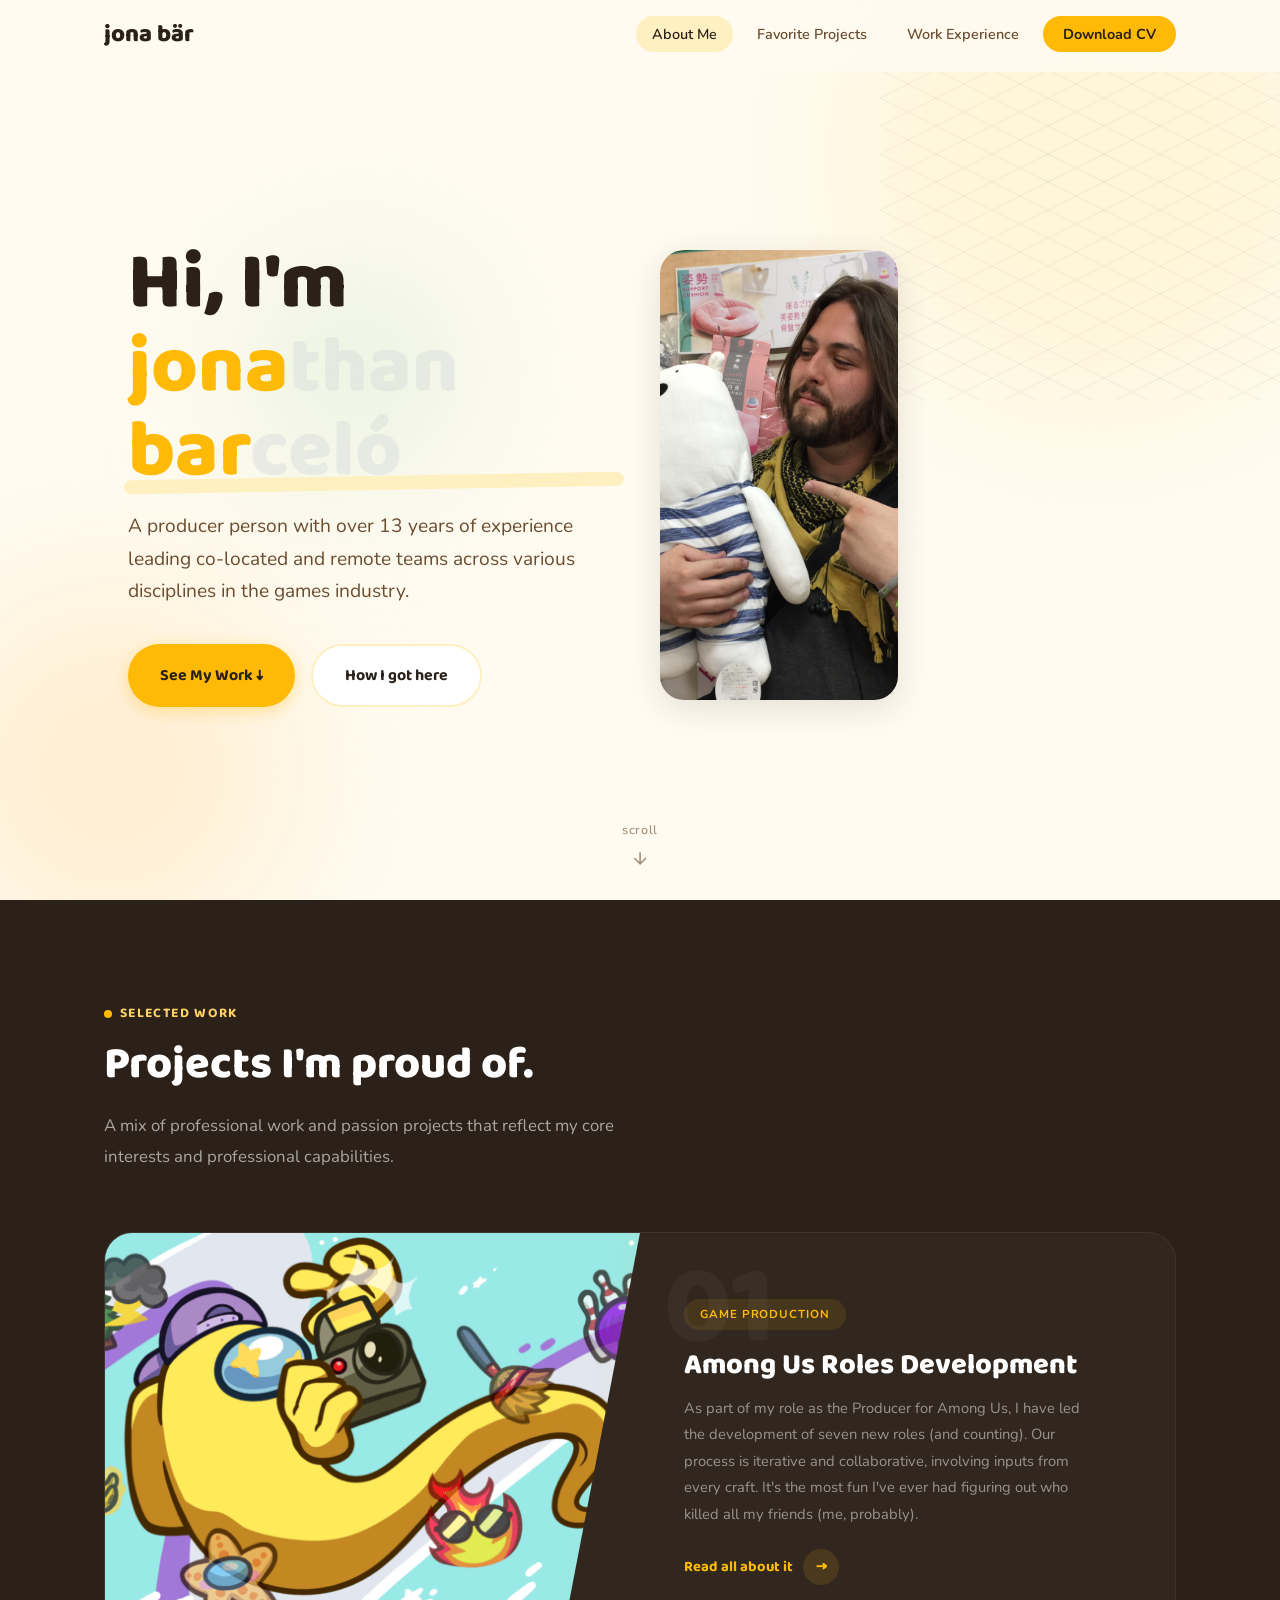
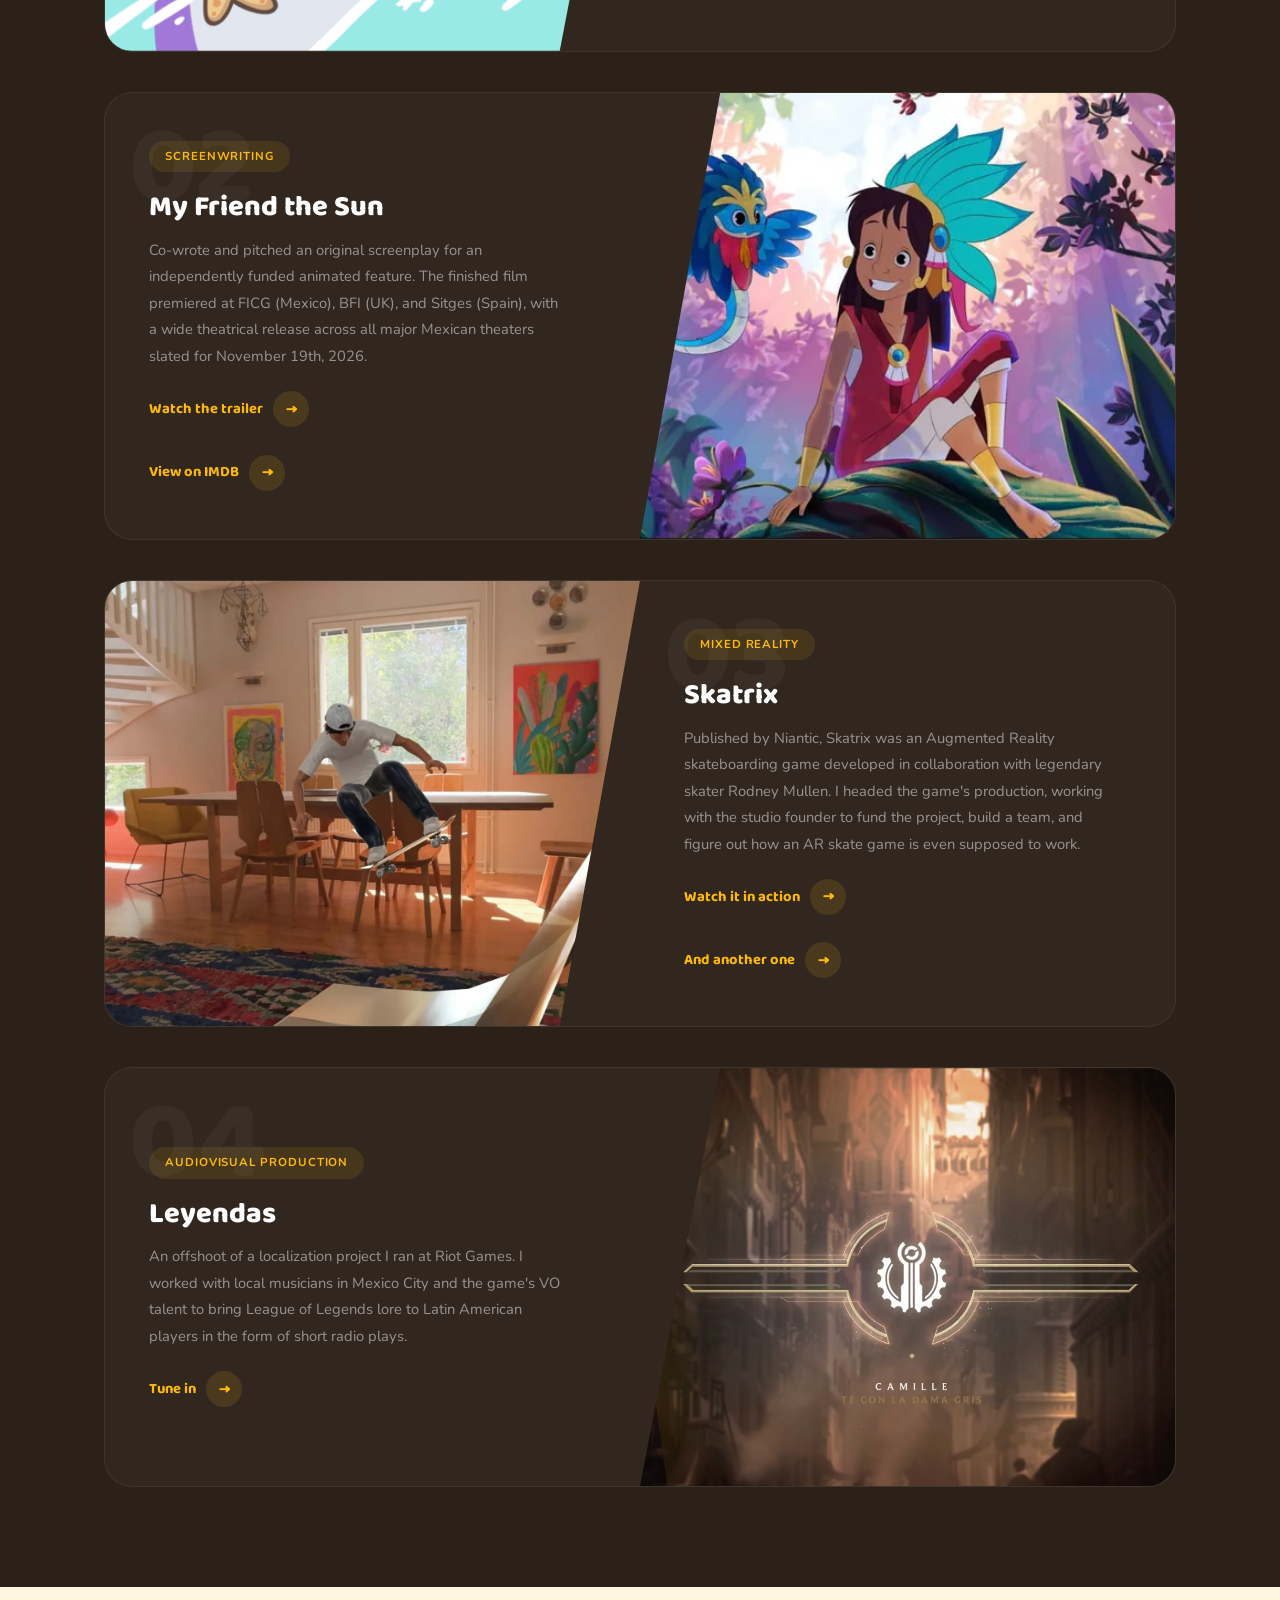
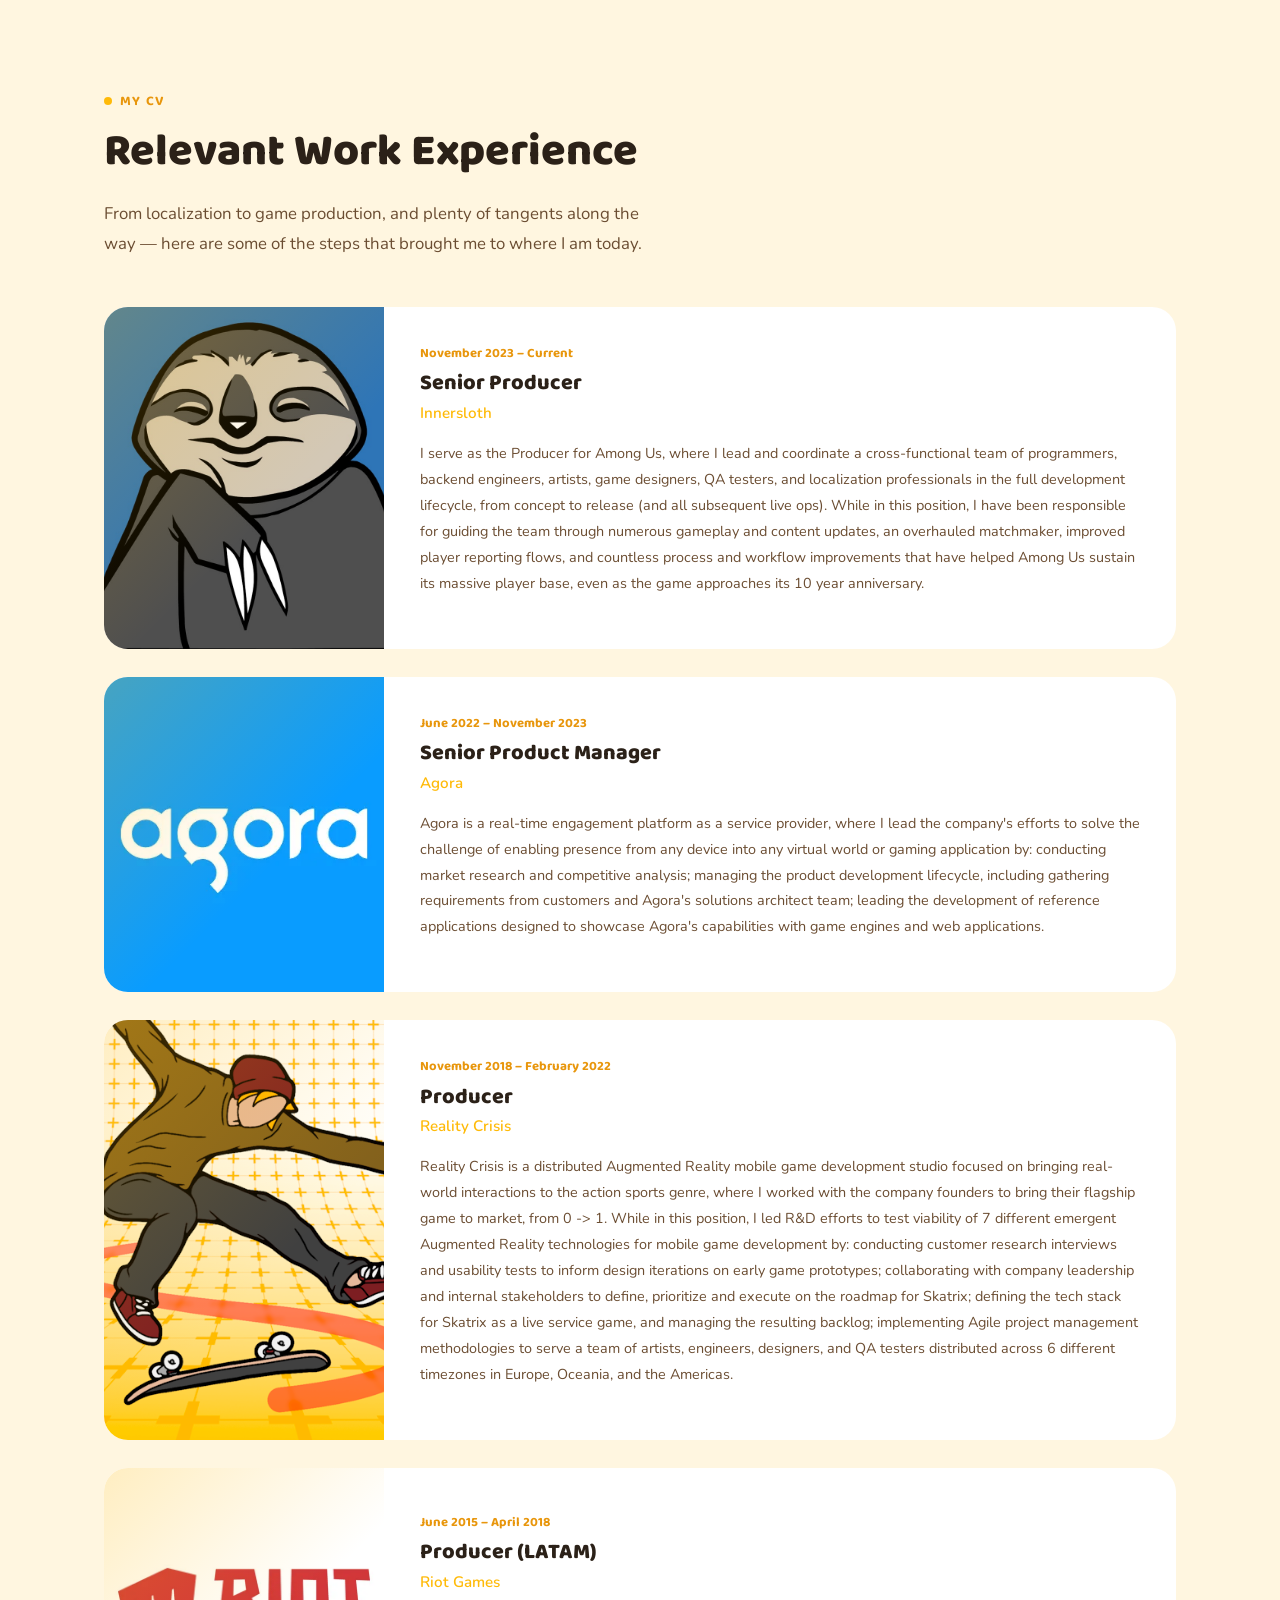
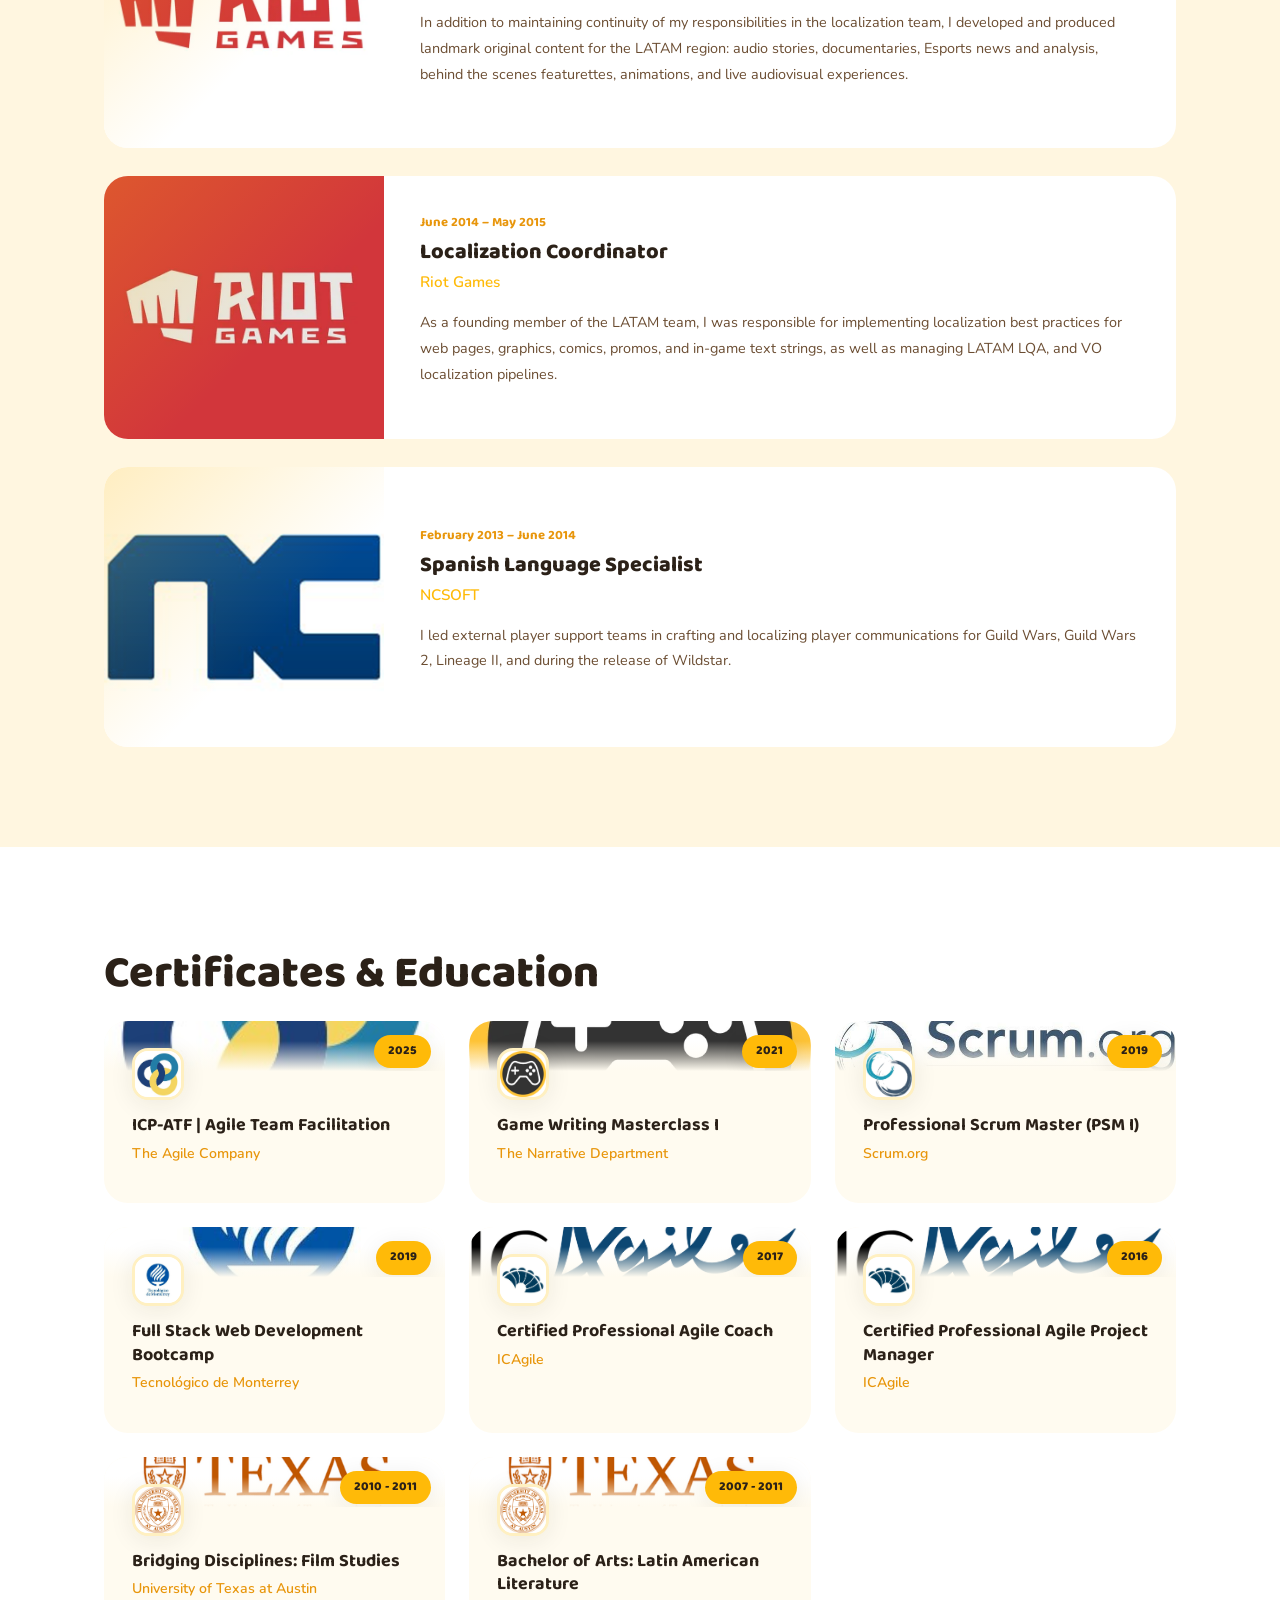
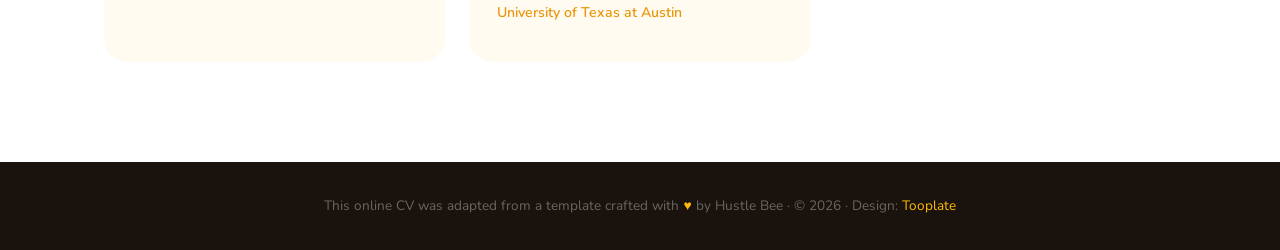
==== index.html @ 8a0e6563 "Update index.html" ====
<!DOCTYPE html>

<html lang="en">
<head>
  <meta charset="UTF-8">
  <meta name="viewport" content="width=device-width, initial-scale=1.0">
  <meta name="description" content="Jonathan Barceló Iñiguez - Game Producer and Storyteller">
  <meta name="author" content="Jonathan Barceló Iñiguez">
  <meta name="theme-color" content="#FFBA08">
  <link rel="icon" href="data:image/svg+xml,<svg xmlns='http://www.w3.org/2000/svg' viewBox='0 0 100 100'><text y='.9em' font-size='90'>🐝</text></svg>">
  <title>jona.bär</title>
  <link rel="preconnect" href="https://fonts.googleapis.com">
  <link rel="preconnect" href="https://fonts.gstatic.com" crossorigin>
  <link href="https://fonts.googleapis.com/css2?family=Baloo+2:wght@400;500;600;700;800&family=Nunito:wght@400;500;600;700&display=swap" rel="stylesheet">
    <link rel="stylesheet" href="style.css">
</head>
<body>

  <!-- NAV -->
  <nav class="nav" id="nav">
    <div class="nav-inner">
      <a href="#about" class="nav-logo">jona bär</a>
      <ul class="nav-links" id="navLinks">
        <li><a href="#about">About Me</a></li>
        <!-- <li><a href="#skills">Skills</a></li> -->
        <li><a href="#projects">Favorite Projects</a></li>
        <li><a href="#experience">Work Experience</a></li>
        <li><a href="JonathanBarceloCV.pdf" class="nav-cta">Download CV</a></li>
      </ul>
      <button class="nav-toggle" id="navToggle" aria-label="Menu"><span></span></button>
    </div>
  </nav>

  <!-- HERO -->
  <section class="hero" id="about">
    <div class="hero-bg">
      <div class="hero-blob hero-blob-1"></div>
      <div class="hero-blob hero-blob-2"></div>
      <div class="hero-blob hero-blob-3"></div>
      <div class="hero-honeycomb"></div>
    </div>
    <div class="container hero-content">
      <div class="hero-text">
        <h2 class="hero-name">Hi, I'm<br><span class="highlight">jona<span style="opacity: 0.5; color: #d9dddc;">than</span> bar<span style="opacity: 0.5; color: #d9dddc;">celó</span></h2>
        <p class="hero-tagline">A producer person with over 13 years of experience leading co-located and remote teams across various disciplines in the games industry.</p>
        <div class="hero-actions">
          <a href="#projects" class="btn btn-primary">See My Work ↓</a>
          <a href="#experience" class="btn btn-secondary">How I got here</a>
        </div>
      </div>
      <div class="hero-visual">
        <div class="hero-img-card">
          <img src="images/profile.JPG" alt="profile">
        </div>
      </div>
    </div>
    <div class="scroll-hint">scroll<svg viewBox="0 0 24 24" fill="none" stroke="currentColor" stroke-width="2"><path d="M12 5v14M19 12l-7 7-7-7"/></svg></div>
  </section>

  <!-- PROJECTS — DIAGONAL SPLIT -->
  <section class="projects" id="projects">
    <div class="container">
      <div class="reveal">
        <span class="section-label"><span class="dot"></span> Selected Work</span>
        <h2 class="section-title">Projects I'm proud of.</h2>
        <p class="section-desc">A mix of professional work and passion projects that reflect my core interests and professional capabilities.</p>
      </div>

      <div class="projects-list">
        <!-- Card 1 — image left, info right -->
        <div class="project-card reveal">
          <div class="project-card-img">
            <img src="images/influencer.png" alt="Influencer">
          </div>
          <div class="project-info">
            <span class="project-number">01</span>
            <span class="project-tag">Game Production</span>
            <h3 class="project-title">Among Us Roles Development</h3>
            <p class="project-desc">As part of my role as the Producer for Among Us, I have led the development of seven new roles (and counting). Our process is iterative and collaborative, involving inputs from every craft. It's the most fun I've ever had figuring out who killed all my friends (me, probably).</p>
            <a href="https://www.innersloth.com/new-ghost-crewmate-role-the-influencer-emergency-meeting-44/" class="project-link">Read all about it <span class="project-link-arrow">→</span></a>
          </div>
        </div>

        <!-- Card 2 — image right, info left (auto-reversed) -->
        <div class="project-card reveal">
          <div class="project-card-img">
            <img src="images/my-friend-the-sun-poster.png" alt="My Friend the Sun">
          </div>
          <div class="project-info">
            <span class="project-number">02</span>
            <span class="project-tag">Screenwriting</span>
            <h3 class="project-title">My Friend the Sun</h3>
            <p class="project-desc">Co-wrote and pitched an original screenplay for an independently funded animated feature. The finished film premiered at <a href="https://ficg.mx/en/ficg41-revela-los-filmes-seleccionados-en-la-seccion-largometraje-internacional-de-animacion/" target="_blank">FICG (Mexico)</a>, <a href="https://whatson.bfi.org.uk/lff/Online/default.asp?BOparam%3A%3AWScontent%3A%3AloadArticle%3A%3Apermalink=animation" target="_blank">BFI (UK)</a>, and <a href="https://sitgesfilmfestival.com/en/noticies/illusions-take-over-cinema-through-animat-and-sitges-family" target="_blank">Sitges (Spain)</a>, with a wide theatrical release across all major Mexican theaters slated for November 19th, 2026.</p>
            <a href="https://www.youtube.com/watch?v=SweKB_izMR0" target="_blank" class="project-link">Watch the trailer <span class="project-link-arrow">→</span></a><br>
            <a href="https://www.imdb.com/title/tt22393352/?ref_=fn_t_1" target="_blank" class="project-link">View on IMDB <span class="project-link-arrow">→</span></a>
          </div>
        </div>

        <!-- Card 3 — image left -->
        <div class="project-card reveal">
          <div class="project-card-img">
            <img src="images/skatrix.png" alt="Skatrix">
          </div>
          <div class="project-info">
            <span class="project-number">03</span>
            <span class="project-tag">Mixed Reality</span>
            <h3 class="project-title">Skatrix</h3>
            <p class="project-desc">Published by Niantic, Skatrix was an Augmented Reality skateboarding game developed in collaboration with legendary skater Rodney Mullen. I headed the game's production, working with the studio founder to fund the project, build a team, and figure out how an AR skate game is even supposed to work.</p>
            <a href="https://www.tiktok.com/@sk8reeves/video/7295039915979492654" target="_blank" class="project-link">Watch it in action <span class="project-link-arrow">→</span></a><br>
            <a href="https://x.com/LinusEkenstam/status/1753402163588432108" target="_blank" class="project-link">And another one <span class="project-link-arrow">→</span></a>
          </div>
        </div>

        <!-- Card 4 — image right -->
        <div class="project-card reveal">
          <div class="project-card-img">
            <img src="images/leyendas-camille.png" alt="Leyendas">
          </div>
          <div class="project-info">
            <span class="project-number">04</span>
            <span class="project-tag">Audiovisual Production</span>
            <h3 class="project-title">Leyendas</h3>
            <p class="project-desc">An offshoot of a localization project I ran at Riot Games. I worked with local musicians in Mexico City and the game's VO talent to bring League of Legends lore to Latin American players in the form of short radio plays.</p>
            <a href="https://www.youtube.com/watch?v=eNoda2gcmSQ&list=PLDSXILfy4BHFZr7q_S8JvyLmshJIanviT&index=5" target="_blank" class="project-link">Tune in <span class="project-link-arrow">→</span></a>
          </div>
        </div>
      </div>
    </div>
  </section>

  <!-- EXPERIENCE — CARDS WITH IMAGES + MARQUEE -->
  <section class="experience" id="experience">
    <div class="container">
      <div class="reveal">
        <span class="section-label"><span class="dot"></span> My CV</span>
        <h2 class="section-title">Relevant Work Experience</h2>
        <p class="section-desc">From localization to game production, and plenty of tangents along the way — here are some of the steps that brought me to where I am today.</p>
        <div class="exp-marquee">
          <div class="exp-marquee-track"></div>
      </div>
      <div class="exp-grid">
        <div class="exp-card reveal">
          <div class="exp-card-img">
            <img src="images/innersloth.jpg" alt="Creative workspace">
          </div>
          <div class="exp-card-body">
            <span class="exp-card-period">November 2023 – Current</span>
            <h3 class="exp-card-role">Senior Producer</h3>
            <p class="exp-card-company">Innersloth</p>
            <p class="exp-card-desc">I serve as the Producer for Among Us, where I lead and coordinate a cross-functional team of programmers, backend engineers, artists, game designers, QA testers, and localization professionals in the full development lifecycle, from concept to release (and all subsequent live ops). While in this position, I have been responsible for guiding the team through numerous gameplay and content updates, an overhauled matchmaker, improved player reporting flows, and countless process and workflow improvements that have helped Among Us sustain its massive player base, even as the game approaches its 10 year anniversary. </p>
          </div>
        </div>
        <div class="exp-card reveal reveal-delay-1">
          <div class="exp-card-img">
            <img src="images/agora.webp" alt="Digital agency">
          </div>
          <div class="exp-card-body">
            <span class="exp-card-period">June 2022 – November 2023</span>
            <h3 class="exp-card-role">Senior Product Manager</h3>
            <p class="exp-card-company">Agora</p>
            <p class="exp-card-desc">Agora is a real-time engagement platform as a service provider, where I lead the company's efforts to solve the challenge of enabling presence from any device into any virtual world or gaming application by: conducting market research and competitive analysis; managing the product development lifecycle, including gathering requirements from customers and Agora's solutions architect team; leading the development of reference applications designed to showcase Agora's capabilities with game engines and web applications.
              </p>
          </div>
        </div>
        <div class="exp-card reveal reveal-delay-2">
          <div class="exp-card-img">
            <img src="images/reality-crisis.png" alt="Creative studio">
          </div>
          <div class="exp-card-body">
            <span class="exp-card-period">November 2018 – February 2022</span>
            <h3 class="exp-card-role">Producer</h3>
            <p class="exp-card-company">Reality Crisis</p>
            <p class="exp-card-desc">Reality Crisis is a distributed Augmented Reality mobile game development studio focused on bringing real-world interactions to the action sports genre, where I worked with the company founders to bring their flagship game to market, from 0 -> 1. While in this position, I led R&D efforts to test viability of 7 different emergent Augmented Reality technologies for mobile game development by: conducting customer research interviews and usability tests to inform design iterations on early game prototypes; collaborating with company leadership and internal stakeholders to define, prioritize and execute on the roadmap for Skatrix; defining the tech stack for Skatrix as a live service game, and managing the resulting backlog; implementing Agile project management methodologies to serve a team of artists, engineers, designers, and QA testers distributed across 6 different timezones in Europe, Oceania, and the Americas.
              </p>
          </div>
        </div>
        <div class="exp-card reveal reveal-delay-2">
          <div class="exp-card-img">
            <img src="images/riot2.webp" alt="Creative studio">
          </div>
          <div class="exp-card-body">
            <span class="exp-card-period">June 2015 – April 2018</span>
            <h3 class="exp-card-role">Producer (LATAM)</h3>
            <p class="exp-card-company">Riot Games</p>
            <p class="exp-card-desc">In addition to maintaining continuity of my responsibilities in the localization team, I developed and produced landmark original content for the LATAM region: audio stories, documentaries, Esports news and analysis, behind the scenes featurettes, animations, and live audiovisual experiences.
              </p>
          </div>
        </div>
        <div class="exp-card reveal reveal-delay-2">
            <div class="exp-card-img">
              <img src="images/riot1.webp" alt="Creative studio">
            </div>
            <div class="exp-card-body">
              <span class="exp-card-period">June 2014 – May 2015</span>
              <h3 class="exp-card-role">Localization Coordinator</h3>
              <p class="exp-card-company">Riot Games</p>
              <p class="exp-card-desc">As a founding member of the LATAM team, I was responsible for implementing localization best practices for web pages, graphics, comics, promos, and in-game text strings, as well as managing LATAM LQA, and VO localization pipelines.
              </p>
            </div>
          </div>
          <div class="exp-card reveal reveal-delay-2">
              <div class="exp-card-img">
                <img src="images/nc-soft.png" alt="Creative studio">
              </div>
              <div class="exp-card-body">
                <span class="exp-card-period">February 2013 – June 2014</span>
                <h3 class="exp-card-role">Spanish Language Specialist</h3>
                <p class="exp-card-company">NCSOFT</p>
                <p class="exp-card-desc">I led external player support teams in crafting and localizing player communications for Guild Wars, Guild Wars 2, Lineage II, and during the release of Wildstar.
                </p>
              </div>
            </div>
      </div>
    </div>
  </section>

 <!-- EDUCATION — VISUAL CARDS -->
 <section class="education" id="education">
    <div class="container">
      <div class="reveal">
        <h2 class="section-title">Certificates & Education</h2>
      </div>
      <div class="edu-cards">
        <div class="edu-card reveal">
          <div class="edu-card-img">
            <img src="images/the-agile-company-logo.jpg"alt="The Agile Company">
            <span class="edu-card-year">2025</span>
          </div>
          <div class="edu-card-body">
            <div class="edu-card-icon"><img src="images/the-agile-company-logo.jpg" alt="icon"></div>
            <h3 class="edu-card-title">ICP-ATF | Agile Team Facilitation</h3>
            <p class="edu-card-place">The Agile Company</p>
          </div>
        </div>
        <div class="edu-card reveal reveal-delay-1">
          <div class="edu-card-img">
            <img src="images/the-narrative-department.webp" alt="The Narrative Department">
            <span class="edu-card-year">2021</span>
          </div>
          <div class="edu-card-body">
            <div class="edu-card-icon"><img src="images/the-narrative-department.webp" alt="icon"></div>
            <h3 class="edu-card-title">Game Writing Masterclass I</h3>
            <p class="edu-card-place">The Narrative Department</p>
          </div>
        </div>
        <div class="edu-card reveal reveal-delay-2">
          <div class="edu-card-img">
            <img src="images/scrum-org-logo.jpeg" alt="Scrum.org">
            <span class="edu-card-year">2019</span>
          </div>
          <div class="edu-card-body">
            <div class="edu-card-icon"><img src="images/scrum-org-icon.jpeg" alt="icon"></div>
            <h3 class="edu-card-title">Professional Scrum Master (PSM I)</h3>
            <p class="edu-card-place">Scrum.org</p>
          </div>
        </div>
        <div class="edu-card reveal reveal-delay-2">
          <div class="edu-card-img">
            <img src="images/tec-monterrey.jpeg" alt="Tecnológico de Monterrey">
            <span class="edu-card-year">2019</span>
          </div>
          <div class="edu-card-body">
            <div class="edu-card-icon"><img src="images/tec-monterrey.jpeg" alt="icon"></div>
            <h3 class="edu-card-title">Full Stack Web Development Bootcamp</h3>
            <p class="edu-card-place">Tecnológico de Monterrey</p>
          </div>
        </div>
        <div class="edu-card reveal reveal-delay-2">
          <div class="edu-card-img">
            <img src="images/ica-logo.jpg" alt="ICAgile">
            <span class="edu-card-year">2017</span>
          </div>
          <div class="edu-card-body">
            <div class="edu-card-icon"><img src="images/ica-icon.jpeg" alt="icon"></div>
            <h3 class="edu-card-title">Certified Professional Agile Coach</h3>
            <p class="edu-card-place">ICAgile</p>
          </div>
        </div>
        <div class="edu-card reveal reveal-delay-2">
          <div class="edu-card-img">
            <img src="images/ica-logo.jpg" alt="ICAgile">
            <span class="edu-card-year">2016</span>
          </div>
          <div class="edu-card-body">
            <div class="edu-card-icon"><img src="images/ica-icon.jpeg" alt="icon"></div>
            <h3 class="edu-card-title">Certified Professional Agile Project Manager</h3>
            <p class="edu-card-place">ICAgile</p>
          </div>
        </div>
        <div class="edu-card reveal reveal-delay-2">
          <div class="edu-card-img">
            <img src="images/ut-logo.png" alt="University of Texas">
            <span class="edu-card-year">2010 - 2011</span>
          </div>
          <div class="edu-card-body">
            <div class="edu-card-icon"><img src="images/ut-icon.png" alt="icon"></div>
            <h3 class="edu-card-title">Bridging Disciplines: Film Studies</h3>
            <p class="edu-card-place">University of Texas at Austin</p>
          </div>
        </div>
        <div class="edu-card reveal reveal-delay-2">
          <div class="edu-card-img">
            <img src="images/ut-logo.png" alt="University of Texas">
            <span class="edu-card-year">2007 - 2011</span>
          </div>
          <div class="edu-card-body">
            <div class="edu-card-icon"><img src="images/ut-icon.png" alt="icon"></div>
            <h3 class="edu-card-title">Bachelor of Arts: Latin American Literature</h3>
            <p class="edu-card-place">University of Texas at Austin</p>
          </div>
        </div>
      </div>
    </div>
  </section>

  
  <!-- FOOTER -->
  <footer class="footer">
    <div class="container">
      <p class="footer-text">This online CV was adapted from a template crafted with <span>♥</span> by Hustle Bee · © 2026 · Design: <a href="https://www.tooplate.com" target="_blank" rel="noopener" style="color: var(--honey); text-decoration: none;">Tooplate</a></p>
    </div>
  </footer>
    <script src="logic.js"></script>
</body>
</html>
---- style.css ----
*, *::before, *::after { margin: 0; padding: 0; box-sizing: border-box; }

:root {
  --honey: #FFBA08;
  --honey-light: #FFD166;
  --honey-glow: #FFF0C1;
  --amber: #E8960C;
  --cream: #FFFBF0;
  --cream-alt: #FFF6E0;
  --dark: #2B2118;
  --dark-soft: #4A3728;
  --brown: #6B4D32;
  --coral: #FF6B6B;
  --mint: #4ECDC4;
  --lavender: #A78BFA;
  --peach: #FBBF7C;
  --white: #FFFFFF;
  --shadow-soft: 0 4px 24px rgba(43, 33, 24, 0.08);
  --shadow-medium: 0 8px 32px rgba(43, 33, 24, 0.12);
  --shadow-lift: 0 16px 48px rgba(43, 33, 24, 0.18);
  --radius: 20px;
  --radius-sm: 12px;
  --radius-full: 999px;
  --font-display: 'Baloo 2', cursive;
  --font-body: 'Nunito', sans-serif;
  --bounce: cubic-bezier(0.34, 1.56, 0.64, 1);
  --ease-out: cubic-bezier(0.16, 1, 0.3, 1);
}

html { scroll-behavior: smooth; scroll-padding-top: 80px; }

body {
  font-family: var(--font-body);
  color: var(--dark);
  background: var(--cream);
  line-height: 1.7;
  font-size: 16px;
  overflow-x: hidden;
  -webkit-font-smoothing: antialiased;
}

img { max-width: 100%; display: block; }
a { text-decoration: none; color: inherit; }
button { cursor: pointer; border: none; font-family: inherit; }
.container { max-width: 1120px; margin: 0 auto; padding: 0 24px; }

.section-label {
  display: inline-flex;
  align-items: center;
  gap: 8px;
  font-family: var(--font-display);
  font-size: 0.85rem;
  font-weight: 700;
  text-transform: uppercase;
  letter-spacing: 0.1em;
  color: var(--amber);
  margin-bottom: 12px;
}
.section-label .dot {
  width: 8px; height: 8px;
  background: var(--honey);
  border-radius: 50%;
  display: inline-block;
  animation: pulse-dot 2s ease infinite;
}
.section-title {
  font-family: var(--font-display);
  font-size: clamp(2rem, 5vw, 2.8rem);
  font-weight: 800;
  color: var(--dark);
  line-height: 1.2;
  margin-bottom: 20px;
}
.section-desc {
  font-size: 1.05rem;
  color: var(--brown);
  max-width: 560px;
  line-height: 1.8;
}

/* ===== SCROLL REVEAL ===== */
.reveal {
  opacity: 0;
  transform: translateY(40px);
  transition: opacity 0.7s var(--ease-out), transform 0.7s var(--ease-out);
}
.reveal.visible { opacity: 1; transform: translateY(0); }
.reveal-delay-1 { transition-delay: 0.1s; }
.reveal-delay-2 { transition-delay: 0.2s; }
.reveal-delay-3 { transition-delay: 0.3s; }
.reveal-scale {
  opacity: 0;
  transform: scale(0.92);
  transition: opacity 0.6s var(--ease-out), transform 0.6s var(--ease-out);
}
.reveal-scale.visible { opacity: 1; transform: scale(1); }

/* ===== ANIMATIONS ===== */
@keyframes float {
  0%, 100% { transform: translateY(0) rotate(0deg); }
  50% { transform: translateY(-12px) rotate(2deg); }
}
@keyframes float-alt {
  0%, 100% { transform: translateY(0); }
  50% { transform: translateY(-8px) rotate(-3deg); }
}
@keyframes wiggle {
  0%, 100% { transform: rotate(0deg); }
  25% { transform: rotate(3deg); }
  75% { transform: rotate(-3deg); }
}
@keyframes pulse-dot {
  0%, 100% { transform: scale(1); opacity: 1; }
  50% { transform: scale(1.5); opacity: 0.6; }
}
@keyframes bee-fly {
  0% { transform: translate(0, 0) rotate(5deg); }
  25% { transform: translate(15px, -10px) rotate(-3deg); }
  50% { transform: translate(-5px, -18px) rotate(5deg); }
  75% { transform: translate(10px, -6px) rotate(-2deg); }
  100% { transform: translate(0, 0) rotate(5deg); }
}
@keyframes stripe-move {
  0% { background-position: 0 0; }
  100% { background-position: 40px 0; }
}
@keyframes hero-text-in {
  0% { opacity: 0; transform: translateY(30px) scale(0.96); }
  100% { opacity: 1; transform: translateY(0) scale(1); }
}
@keyframes marquee {
  0% { transform: translateX(0); }
  100% { transform: translateX(-50%); }
}

/* ===== NAV ===== */
.nav {
  position: fixed;
  top: 0; left: 0; right: 0;
  z-index: 1000;
  background: rgba(255, 251, 240, 0.85);
  backdrop-filter: blur(16px);
  -webkit-backdrop-filter: blur(16px);
  border-bottom: 2px solid transparent;
  transition: border-color 0.3s, box-shadow 0.3s;
}
.nav.scrolled {
  border-bottom-color: var(--honey-glow);
  box-shadow: 0 2px 20px rgba(255, 186, 8, 0.1);
}
.nav-inner {
  max-width: 1120px; margin: 0 auto; padding: 0 24px;
  display: flex; align-items: center; justify-content: space-between; height: 70px;
}
.nav-logo {
  font-family: var(--font-display); font-size: 1.5rem; font-weight: 800;
  color: var(--dark); display: flex; align-items: center; gap: 8px;
}
.nav-logo .bee-icon { font-size: 1.6rem; animation: bee-fly 4s ease-in-out infinite; display: inline-block; }
.nav-links { display: flex; align-items: center; gap: 8px; list-style: none; }
.nav-links a {
  font-family: var(--font-body); font-size: 0.9rem; font-weight: 600;
  color: var(--brown); padding: 8px 16px; border-radius: var(--radius-full);
  transition: all 0.3s var(--bounce);
}
.nav-links a:hover { color: var(--dark); background: var(--honey-glow); transform: scale(1.05); }
.nav-cta { background: var(--honey) !important; color: var(--dark) !important; font-weight: 700 !important; padding: 8px 20px !important; }
.nav-cta:hover { background: var(--amber) !important; transform: scale(1.08) !important; }
.nav-toggle {
  display: none; background: none; width: 44px; height: 44px;
  border-radius: 12px; align-items: center; justify-content: center; transition: background 0.2s;
  z-index: 1001;
}
.nav-toggle:hover { background: var(--honey-glow); }
.nav-toggle span {
  display: block; width: 22px; height: 2.5px; background: var(--dark);
  border-radius: 2px; transition: all 0.3s var(--bounce); position: relative;
}
.nav-toggle span::before, .nav-toggle span::after {
  content: ''; position: absolute; width: 22px; height: 2.5px;
  background: var(--dark); border-radius: 2px; transition: all 0.3s var(--bounce);
}
.nav-toggle span::before { top: -7px; }
.nav-toggle span::after { top: 7px; }
.nav-toggle.active span { background: transparent; }
.nav-toggle.active span::before { top: 0; transform: rotate(45deg); }
.nav-toggle.active span::after { top: 0; transform: rotate(-45deg); }

/* ===== HERO ===== */
.hero {
  min-height: 100vh; display: flex; align-items: center; 
  position: relative; overflow: hidden; background: var(--cream);
}
.hero-bg { position: absolute; inset: 0; pointer-events: none; overflow: hidden; }
.hero-blob { position: absolute; border-radius: 50%; filter: blur(80px); opacity: 0.5; }
.hero-blob-1 { width: 500px; height: 500px; background: var(--honey-glow); top: -10%; right: -5%; animation: float 8s ease-in-out infinite; }
.hero-blob-2 { width: 350px; height: 350px; background: #FFE0B2; bottom: -5%; left: -5%; animation: float-alt 10s ease-in-out infinite; }
.hero-blob-3 { width: 200px; height: 200px; background: #C8E6C9; top: 30%; left: 20%; animation: float 12s ease-in-out infinite; }
.hero-honeycomb {
  position: absolute; top: 0; right: 0; width: 400px; height: 400px; opacity: 0.06;
  background-image: url("data:image/svg+xml,%3Csvg xmlns='http://www.w3.org/2000/svg' width='56' height='28'%3E%3Cpath d='M28 0L56 14 28 28 0 14z' fill='none' stroke='%232B2118' stroke-width='1'/%3E%3C/svg%3E");
  background-size: 56px 28px;
}
.hero-content {
  position: relative; z-index: 2; padding: 110px 0 60px; width: 100%;
  display: grid; grid-template-columns: 1fr 1fr; gap: 40px; align-items: center;
  margin-left: 10%; margin-right: 10%;
}
.hero-text { }
.hero-badge {
  display: inline-flex; align-items: center; gap: 8px; background: var(--white);
  border: 2px solid var(--honey-glow); border-radius: var(--radius-full);
  padding: 8px 20px; font-size: 0.85rem; font-weight: 600; color: var(--amber);
  margin-bottom: 28px; animation: hero-text-in 0.8s var(--ease-out) both; animation-delay: 0.2s;
}
.hero-badge .status-dot { width: 8px; height: 8px; background: #4ADE80; border-radius: 50%; animation: pulse-dot 2s ease infinite; }
.hero-name {
  font-family: var(--font-display); font-size: clamp(2.8rem, 7vw, 5rem); font-weight: 800;
  line-height: 1.05; color: var(--dark); margin-bottom: 16px;
  animation: hero-text-in 0.8s var(--ease-out) both; animation-delay: 0.35s;
}
.hero-name .highlight { color: var(--honey); position: relative; display: inline-block; }
.hero-name .highlight::after {
  content: ''; position: absolute; bottom: 4px; left: -4px; right: -4px;
  height: 14px; background: var(--honey-glow); border-radius: 8px; z-index: -1; transform: rotate(-1deg);
}
.hero-tagline {
  font-size: clamp(1rem, 2vw, 1.2rem); color: var(--brown); max-width: 460px;
  line-height: 1.7; margin-bottom: 36px; animation: hero-text-in 0.8s var(--ease-out) both; animation-delay: 0.5s;
}
.hero-actions { display: flex; flex-wrap: wrap; gap: 16px; animation: hero-text-in 0.8s var(--ease-out) both; animation-delay: 0.65s; }
.btn {
  display: inline-flex; align-items: center; gap: 8px; font-family: var(--font-display);
  font-size: 1rem; font-weight: 700; padding: 16px 32px; border-radius: var(--radius-full);
  transition: all 0.35s var(--bounce);
}
.btn-primary { background: var(--honey); color: var(--dark); box-shadow: 0 4px 16px rgba(255, 186, 8, 0.35); }
.btn-primary:hover { background: var(--amber); transform: translateY(-3px) scale(1.04); box-shadow: 0 8px 28px rgba(255, 186, 8, 0.45); }
.btn-secondary { background: var(--white); color: var(--dark); border: 2px solid var(--honey-glow); }
.btn-secondary:hover { border-color: var(--honey); transform: translateY(-3px) scale(1.04); box-shadow: var(--shadow-soft); }

/* Hero visual — image collage right side */
.hero-visual {
  position: relative;
  display: grid;
  grid-template-columns: 1fr 1fr;
  grid-template-rows: 1fr 1fr;
  gap: 16px;
  height: 450px;
  animation: hero-text-in 1s var(--ease-out) both;
  animation-delay: 0.5s;
}
.hero-img-card {
  border-radius: 20px;
  overflow: hidden;
  position: relative;
  box-shadow: var(--shadow-medium);
  transition: transform 0.5s var(--bounce), box-shadow 0.4s;
}
.hero-img-card:hover {
  transform: translateY(-6px) scale(1.02);
  box-shadow: var(--shadow-lift);
  z-index: 3;
}
.hero-img-card img {
  width: 100%; height: 100%; object-fit: cover;
  transition: transform 0.6s var(--ease-out);
}
.hero-img-card:hover img { transform: scale(1.08); }
/* Layout: first card tall spanning 2 rows */
.hero-img-card:nth-child(1) {
  grid-row: 1 / 3;
  border-radius: 24px;
}
.hero-img-card:nth-child(2) { border-radius: 20px; }
.hero-img-card:nth-child(3) { border-radius: 20px; }
/* Floating sticker on collage */
.hero-visual-sticker {
  position: absolute;
  bottom: -12px; left: 50%;
  transform: translateX(-50%) rotate(-4deg);
  background: var(--honey);
  color: var(--dark);
  font-family: var(--font-display);
  font-weight: 800;
  font-size: 0.82rem;
  padding: 10px 20px;
  border-radius: var(--radius-full);
  box-shadow: var(--shadow-medium);
  z-index: 5;
  white-space: nowrap;
  animation: wiggle 5s ease-in-out infinite;
}
.hero-floating-bee {
  position: absolute; right: -20px; top: -20px; font-size: 2.8rem;
  animation: bee-fly 5s ease-in-out infinite; z-index: 4;
  filter: drop-shadow(0 6px 16px rgba(0,0,0,0.1));
}

.scroll-hint {
  position: absolute; bottom: 32px; left: 50%; transform: translateX(-50%);
  display: flex; flex-direction: column; align-items: center; gap: 8px;
  color: var(--brown); font-size: 0.78rem; font-weight: 600; letter-spacing: 0.05em;
  opacity: 0.6; animation: float 3s ease-in-out infinite;
}
.scroll-hint svg { width: 20px; height: 20px; }

/* ===== ABOUT ===== */
.about { padding: 100px 0; background: var(--white); position: relative; }
.about::before {
  content: ''; position: absolute; top: 0; left: 0; right: 0; height: 6px;
  background: repeating-linear-gradient(90deg, var(--honey) 0, var(--honey) 20px, var(--dark) 20px, var(--dark) 40px);
  animation: stripe-move 1.5s linear infinite;
}
.about-grid { display: grid; grid-template-columns: 300px 1fr; gap: 60px; align-items: center; }
.about-photo-wrap { position: relative; }
.about-photo { width: 300px; height: 380px; border-radius: 30px; overflow: hidden; box-shadow: var(--shadow-medium); }
.about-photo img { width: 100%; height: 100%; object-fit: cover; }
.about-photo-decor {
  position: absolute; width: 80px; height: 80px; border-radius: 20px;
  border: 4px solid var(--honey); top: -16px; right: -16px; z-index: -1;
  animation: wiggle 4s ease-in-out infinite;
}
.about-photo-sticker {
  position: absolute; bottom: -14px; left: -14px; background: var(--honey); color: var(--dark);
  font-family: var(--font-display); font-weight: 800; font-size: 0.82rem;
  padding: 10px 18px; border-radius: var(--radius-full); box-shadow: var(--shadow-soft);
  transform: rotate(-6deg); z-index: 3; animation: wiggle 5s ease-in-out infinite;
}
.about-text p { font-size: 1.05rem; color: var(--brown); line-height: 1.9; margin-bottom: 24px; }
.about-stats { display: flex; gap: 32px; }
.stat-item { text-align: center; padding: 20px 24px; background: var(--cream); border-radius: var(--radius); transition: transform 0.3s var(--bounce); }
.stat-item:hover { transform: translateY(-4px) scale(1.03); }
.stat-number { font-family: var(--font-display); font-size: 2rem; font-weight: 800; color: var(--honey); display: block; }
.stat-label { font-size: 0.82rem; font-weight: 600; color: var(--brown); text-transform: uppercase; letter-spacing: 0.05em; }

/* ===== SKILLS — BENTO GRID ===== */
.skills { padding: 100px 0; background: var(--cream); }
.skills-header { margin-bottom: 50px; }
.skills-bento {
  display: grid;
  grid-template-columns: repeat(4, 1fr);
  grid-auto-rows: 180px;
  gap: 18px;
}
.skill-bento-card {
  border-radius: var(--radius); overflow: hidden; position: relative;
  cursor: default; transition: transform 0.45s var(--bounce), box-shadow 0.4s;
}
.skill-bento-card:hover { transform: translateY(-6px) scale(1.02); box-shadow: var(--shadow-lift); z-index: 2; }
.skill-bento-card.span-2 { grid-column: span 2; }
.skill-bento-card.tall { grid-row: span 2; }
.skill-bento-img { width: 100%; height: 100%; object-fit: cover; transition: transform 0.6s var(--ease-out); }
.skill-bento-card:hover .skill-bento-img { transform: scale(1.1); }
.skill-bento-overlay {
  position: absolute; inset: 0;
  background: linear-gradient(to top, rgba(43,33,24,0.88) 0%, rgba(43,33,24,0.2) 50%, transparent 100%);
  display: flex; flex-direction: column; justify-content: flex-end; padding: 24px; transition: background 0.3s;
}
.skill-bento-card:hover .skill-bento-overlay {
  background: linear-gradient(to top, rgba(43,33,24,0.92) 0%, rgba(43,33,24,0.35) 60%, rgba(43,33,24,0.1) 100%);
}
.skill-bento-name { font-family: var(--font-display); font-size: 1.2rem; font-weight: 800; color: var(--white); margin-bottom: 4px; }
.skill-bento-desc {
  font-size: 0.8rem; color: rgba(255,255,255,0.6); line-height: 1.5;
  max-height: 0; overflow: hidden; transition: max-height 0.4s var(--ease-out), opacity 0.3s; opacity: 0;
}
.skill-bento-card:hover .skill-bento-desc { max-height: 60px; opacity: 1; }
.skill-bento-level {
  position: absolute; top: 16px; right: 16px; background: var(--honey); color: var(--dark);
  font-family: var(--font-display); font-size: 0.75rem; font-weight: 800;
  padding: 5px 12px; border-radius: var(--radius-full);
  opacity: 0; transform: translateY(-8px); transition: all 0.35s var(--bounce);
}
.skill-bento-card:hover .skill-bento-level { opacity: 1; transform: translateY(0); }

/* ===== PROJECTS — DIAGONAL SPLIT ===== */
.projects {
  padding: 100px 0;
  background: var(--dark);
  color: var(--white);
  position: relative;
  overflow: hidden;
}
.projects .section-label { color: var(--honey-light); }
.projects .section-title { color: var(--white); }
.projects .section-desc { color: rgba(255,255,255,0.6); }

.projects-list {
  display: flex;
  flex-direction: column;
  gap: 40px;
  margin-top: 60px;
}

/* Each project row */
.project-card {
  position: relative;
  display: grid;
  grid-template-columns: 1fr 1fr;
  min-height: 420px;
  border-radius: 28px;
  overflow: hidden;
  background: rgba(255,255,255,0.03);
  border: 1px solid rgba(255,255,255,0.06);
  transition: transform 0.5s var(--bounce), box-shadow 0.5s;
}
.project-card:hover {
  transform: translateY(-6px);
  box-shadow: 0 24px 70px rgba(0,0,0,0.35), 0 0 0 1px rgba(255,186,8,0.15);
}

/* Reverse every other card */
.project-card:nth-child(even) { direction: rtl; }
.project-card:nth-child(even) > * { direction: ltr; }

/* Image side with diagonal clip */
.project-card-img {
  position: relative;
  overflow: hidden;
  clip-path: polygon(0 0, 100% 0, 85% 100%, 0 100%);
  transition: clip-path 0.5s var(--ease-out);
}
.project-card:hover .project-card-img {
  clip-path: polygon(0 0, 100% 0, 88% 100%, 0 100%);
}
.project-card:nth-child(even) .project-card-img {
  clip-path: polygon(15% 0, 100% 0, 100% 100%, 0 100%);
}
.project-card:nth-child(even):hover .project-card-img {
  clip-path: polygon(12% 0, 100% 0, 100% 100%, 0 100%);
}
.project-card-img img {
  width: 100%;
  height: 100%;
  object-fit: cover;
  transition: transform 0.7s var(--ease-out);
}
.project-card:hover .project-card-img img {
  transform: scale(1.06);
}

/* Diagonal edge accent line */
.project-card-img::after {
  content: '';
  position: absolute;
  top: 0;
  right: -2px;
  width: 60px;
  height: 100%;
  background: linear-gradient(to right, transparent, rgba(255,186,8,0.08));
  transform: skewX(-8deg);
  pointer-events: none;
  transition: background 0.4s;
}
.project-card:hover .project-card-img::after {
  background: linear-gradient(to right, transparent, rgba(255,186,8,0.18));
}
.project-card:nth-child(even) .project-card-img::after {
  right: auto;
  left: -2px;
  background: linear-gradient(to left, transparent, rgba(255,186,8,0.08));
  transform: skewX(8deg);
}
.project-card:nth-child(even):hover .project-card-img::after {
  background: linear-gradient(to left, transparent, rgba(255,186,8,0.18));
}

/* Number watermark */
.project-number {
  position: absolute;
  top: 20px;
  left: 24px;
  font-family: var(--font-display);
  font-size: 7rem;
  font-weight: 800;
  color: rgba(255,255,255,0.04);
  line-height: 1;
  z-index: 2;
  transition: color 0.5s;
}
.project-card:hover .project-number {
  color: rgba(255,186,8,0.08);
}

/* Info side */
.project-info {
  display: flex;
  flex-direction: column;
  justify-content: center;
  padding: 48px 44px;
  position: relative;
  z-index: 3;
}
.project-tag {
  display: inline-flex;
  align-self: flex-start;
  font-size: 0.72rem;
  font-weight: 700;
  text-transform: uppercase;
  letter-spacing: 0.08em;
  color: var(--honey);
  background: rgba(255, 186, 8, 0.1);
  padding: 6px 16px;
  border-radius: var(--radius-full);
  margin-bottom: 18px;
}
.project-title {
  font-family: var(--font-display);
  font-size: clamp(1.4rem, 3vw, 1.8rem);
  font-weight: 800;
  color: var(--white);
  margin-bottom: 12px;
  line-height: 1.2;
}
.project-desc {
  font-size: 0.92rem;
  color: rgba(255,255,255,0.5);
  line-height: 1.8;
  margin-bottom: 22px;
  max-width: 420px;
}

/* Tech stack pills */
.project-stack {
  display: flex;
  flex-wrap: wrap;
  gap: 8px;
  margin-bottom: 24px;
}
.project-stack-pill {
  font-size: 0.72rem;
  font-weight: 700;
  padding: 5px 14px;
  border-radius: var(--radius-full);
  background: rgba(255,255,255,0.06);
  color: rgba(255,255,255,0.55);
  border: 1px solid rgba(255,255,255,0.08);
  transition: all 0.3s var(--bounce);
}
.project-stack-pill:hover {
  background: rgba(255,186,8,0.12);
  color: var(--honey);
  border-color: rgba(255,186,8,0.25);
  transform: translateY(-2px);
}

.project-link {
  font-family: var(--font-display);
  font-size: 0.92rem;
  font-weight: 700;
  color: var(--honey);
  display: inline-flex;
  align-items: center;
  align-self: flex-start;
  gap: 10px;
  transition: gap 0.3s var(--bounce), color 0.2s;
}
.project-link:hover { gap: 16px; color: var(--honey-light); }
.project-link-arrow {
  display: inline-flex;
  align-items: center;
  justify-content: center;
  width: 36px; height: 36px;
  background: rgba(255,186,8,0.12);
  border-radius: 50%;
  transition: background 0.3s, transform 0.3s var(--bounce);
  font-size: 1rem;
}
.project-link:hover .project-link-arrow {
  background: rgba(255,186,8,0.25);
  transform: scale(1.1);
}

/* ===== EDUCATION — VISUAL CARDS ===== */
.education { padding: 100px 0; background: var(--white); }
.edu-cards { display: grid; grid-template-columns: repeat(3, 1fr); gap: 24px; margin-top: 10px; }
.edu-card {
  border-radius: 24px; overflow: hidden; background: var(--cream);
  transition: transform 0.45s var(--bounce), box-shadow 0.4s; position: relative;
  -webkit-backface-visibility: hidden; backface-visibility: hidden;
}
.edu-card:hover { transform: translateY(-8px); box-shadow: var(--shadow-lift); }
.edu-card-img { height: 50px; overflow: hidden; position: relative; margin-bottom: -1px; }
.edu-card-img img { width: 100%; height: 100%; object-fit: cover; transition: transform 0.6s var(--ease-out); }
.edu-card:hover .edu-card-img img { transform: scale(1.08); }
.edu-card-img::after { content: ''; position: absolute; inset: 0; background: linear-gradient(to top, var(--cream) 0%, transparent 60%); }
.edu-card-year {
  position: absolute; top: 14px; right: 14px; background: var(--honey); color: var(--dark);
  font-family: var(--font-display); font-size: 0.78rem; font-weight: 800;
  padding: 6px 14px; border-radius: var(--radius-full); z-index: 2; box-shadow: var(--shadow-soft);
}
.edu-card-body { padding: 20px 28px 28px; }
.edu-card-icon {
  width: 52px; height: 52px; background: var(--white); border: 3px solid var(--honey-glow);
  border-radius: 16px; display: flex; align-items: center; justify-content: center;
  margin-top: -42px; position: relative; z-index: 3; margin-bottom: 14px;
  box-shadow: var(--shadow-soft); overflow: hidden;
}
.edu-card-icon img { width: 100%; height: 100%; object-fit: cover; }
.edu-card-title { font-family: var(--font-display); font-size: 1.12rem; font-weight: 700; color: var(--dark); margin-bottom: 4px; line-height: 1.3; }
.edu-card-place { font-size: 0.88rem; font-weight: 600; color: var(--amber); margin-bottom: 10px; }
.edu-card-desc { font-size: 0.85rem; color: var(--brown); line-height: 1.7; }

/* ===== EXPERIENCE — CARDS WITH IMAGES + MARQUEE ===== */
.experience { padding: 100px 0; background: var(--cream-alt); position: relative; overflow: hidden; }
.exp-marquee { margin-top: 10px; margin-bottom: 10px; overflow: hidden; position: relative; padding: 14px 0; }
.exp-marquee::before, .exp-marquee::after { content: ''; position: absolute; top: 0; bottom: 0; width: 80px; z-index: 2; }
.exp-marquee::before { left: 0; background: linear-gradient(to right, var(--cream-alt), transparent); }
.exp-marquee::after { right: 0; background: linear-gradient(to left, var(--cream-alt), transparent); }
.exp-marquee-track { display: flex; gap: 16px; width: max-content; animation: marquee 30s linear infinite; }
.exp-marquee-item {
  flex-shrink: 0; padding: 10px 24px; background: var(--white);
  border-radius: var(--radius-full); font-family: var(--font-display);
  font-size: 0.85rem; font-weight: 700; color: var(--brown);
  border: 2px solid var(--honey-glow); white-space: nowrap;
}
.exp-grid { display: grid; gap: 28px; }
.exp-card {
  display: grid; grid-template-columns: 280px 1fr; gap: 0; background: var(--white);
  border-radius: 24px; overflow: hidden; transition: transform 0.45s var(--bounce), box-shadow 0.4s;
}
.exp-card:hover { transform: translateY(-6px); box-shadow: var(--shadow-lift); }
.exp-card-img { position: relative; overflow: hidden; min-height: 260px; }
.exp-card-img img { width: 100%; height: 100%; object-fit: cover; transition: transform 0.6s var(--ease-out); }
.exp-card:hover .exp-card-img img { transform: scale(1.06); }
.exp-card-img::after { content: ''; position: absolute; inset: 0; background: linear-gradient(135deg, rgba(255,186,8,0.25), transparent 60%); }
.exp-card-duration {
  position: absolute; bottom: 14px; left: 14px; background: var(--dark); color: var(--honey);
  font-family: var(--font-display); font-size: 0.75rem; font-weight: 800;
  padding: 6px 14px; border-radius: var(--radius-full); z-index: 2;
}
.exp-card-body { padding: 36px; display: flex; flex-direction: column; justify-content: center; }
.exp-card-period { font-family: var(--font-display); font-size: 0.82rem; font-weight: 700; color: var(--amber); margin-bottom: 6px; }
.exp-card-role { font-family: var(--font-display); font-size: 1.35rem; font-weight: 800; color: var(--dark); margin-bottom: 4px; line-height: 1.2; }
.exp-card-company { font-size: 0.95rem; font-weight: 600; color: var(--honey); margin-bottom: 14px; }
.exp-card-desc { font-size: 0.9rem; color: var(--brown); line-height: 1.8; margin-bottom: 16px; }
.exp-tags { display: flex; flex-wrap: wrap; gap: 8px; }
.exp-tag {
  font-size: 0.75rem; font-weight: 700; padding: 5px 14px; border-radius: var(--radius-full);
  background: var(--cream); color: var(--brown); border: 1.5px solid var(--honey-glow);
  transition: all 0.25s var(--bounce);
}
.exp-tag:hover { background: var(--honey-glow); border-color: var(--honey); transform: scale(1.06); }

/* ===== CONTACT ===== */
.contact { padding: 100px 0; background: var(--dark); color: var(--white); position: relative; overflow: hidden; }
.contact::before {
  content: ''; position: absolute; top: 0; left: 0; right: 0; height: 6px;
  background: repeating-linear-gradient(90deg, var(--honey) 0, var(--honey) 20px, transparent 20px, transparent 40px);
}
.contact .section-label { color: var(--honey-light); }
.contact .section-title { color: var(--white); }
.contact .section-desc { color: rgba(255,255,255,0.6); max-width: 460px; margin-bottom: 40px; }
.contact-grid { display: grid; grid-template-columns: 1fr 1fr; gap: 60px; align-items: start; }
.contact-methods { display: flex; flex-direction: column; gap: 20px; }
.contact-method {
  display: flex; align-items: center; gap: 16px; padding: 20px 24px;
  background: rgba(255,255,255,0.06); border: 1px solid rgba(255,255,255,0.08);
  border-radius: var(--radius); transition: all 0.35s var(--bounce);
}
.contact-method:hover { border-color: var(--honey); transform: translateX(6px); background: rgba(255, 186, 8, 0.08); }
.contact-method-icon {
  width: 48px; height: 48px; background: rgba(255, 186, 8, 0.12);
  border-radius: 14px; display: flex; align-items: center; justify-content: center; flex-shrink: 0;
}
.contact-method-icon svg { width: 22px; height: 22px; fill: var(--honey); }
.contact-method-label { font-size: 0.78rem; font-weight: 600; color: rgba(255,255,255,0.4); text-transform: uppercase; letter-spacing: 0.06em; }
.contact-method-value { font-family: var(--font-display); font-size: 1rem; font-weight: 600; color: var(--white); }
.contact-form { display: flex; flex-direction: column; gap: 16px; }
.contact-form input, .contact-form textarea {
  width: 100%; padding: 16px 20px; background: rgba(255,255,255,0.06);
  border: 2px solid rgba(255,255,255,0.1); border-radius: var(--radius-sm);
  color: var(--white); font-family: var(--font-body); font-size: 0.95rem;
  transition: border-color 0.3s, box-shadow 0.3s; outline: none;
}
.contact-form input::placeholder, .contact-form textarea::placeholder { color: rgba(255,255,255,0.3); }
.contact-form input:focus, .contact-form textarea:focus { border-color: var(--honey); box-shadow: 0 0 0 4px rgba(255, 186, 8, 0.15); }
.contact-form textarea { min-height: 120px; resize: vertical; }
.btn-submit {
  align-self: flex-start; background: var(--honey); color: var(--dark);
  font-family: var(--font-display); font-size: 1rem; font-weight: 700;
  padding: 16px 36px; border-radius: var(--radius-full); transition: all 0.35s var(--bounce);
}
.btn-submit:hover { background: var(--amber); transform: translateY(-3px) scale(1.04); box-shadow: 0 8px 28px rgba(255, 186, 8, 0.35); }

/* ===== FOOTER ===== */
.footer { padding: 32px 0; background: #1A130D; text-align: center; }
.footer-text { font-size: 0.85rem; color: rgba(255,255,255,0.35); }
.footer-text span { color: var(--honey); }
.footer-socials { display: flex; justify-content: center; gap: 16px; margin-bottom: 16px; }
.footer-socials a {
  width: 40px; height: 40px; display: flex; align-items: center; justify-content: center;
  border-radius: 12px; background: rgba(255,255,255,0.06); color: rgba(255,255,255,0.5);
  font-size: 1.1rem; transition: all 0.3s var(--bounce);
}
.footer-socials a:hover { background: var(--honey); color: var(--dark); transform: translateY(-3px); }

/* ===== RESPONSIVE ===== */
@media (max-width: 1024px) {
  .skills-bento { grid-template-columns: repeat(3, 1fr); grid-auto-rows: 160px; }
  .project-info { padding: 36px 32px; }
}
@media (max-width: 900px) {
  .about-grid { grid-template-columns: 1fr; gap: 40px; text-align: center; }
  .about-photo-wrap { display: flex; justify-content: center; }
  .about-photo { width: 240px; height: 300px; }
  .about-stats { justify-content: center; }
  .contact-grid { grid-template-columns: 1fr; gap: 40px; }
  .exp-card { grid-template-columns: 1fr; }
  .exp-card-img { min-height: 200px; }
  .hero-floating-bee { display: none; }
  .edu-cards { grid-template-columns: 1fr; }
  .hero-content { grid-template-columns: 1fr; gap: 24px; }
  .hero-visual { height: 320px; }

  /* Projects stack vertically on tablet */
  .project-card {
    grid-template-columns: 1fr;
    min-height: auto;
  }
  .project-card:nth-child(even) { direction: ltr; }
  .project-card-img {
    clip-path: polygon(0 0, 100% 0, 100% 85%, 0 100%) !important;
    min-height: 260px;
  }
  .project-card-img::after { display: none; }
  .project-info { padding: 28px 28px 36px; }
  .project-number { font-size: 5rem; }
}
@media (max-width: 768px) {
  .nav-links {
    position: absolute; top: 70px; left: 0; right: 0;
    height: calc(100vh - 70px);
    background: rgba(255, 251, 240, 0.97); backdrop-filter: blur(20px); -webkit-backdrop-filter: blur(20px);
    flex-direction: column; align-items: center; justify-content: flex-start;
    padding: 40px 24px 40px;
    gap: 16px;
    transform: translateY(-120%); transition: transform 0.4s var(--ease-out); overflow-y: auto;
    z-index: 999;
  }
  .nav-links.open { transform: translateY(0); }
  .nav-links a { font-size: 1.15rem; padding: 14px 28px; width: 100%; text-align: center; }
  .nav-toggle { display: flex; }
  .skills-bento { grid-template-columns: repeat(2, 1fr); grid-auto-rows: 150px; }
  .skill-bento-card.tall { grid-row: span 1; }
  .about-stats { flex-wrap: wrap; gap: 16px; }
  .stat-item { flex: 1; min-width: 100px; }
  .scroll-hint { display: none; }
  .project-card-img { min-height: 220px; }

  /* Hero mobile — compact, show collage below */
  .hero { min-height: auto; }
  .hero-content { padding: 100px 0 50px; grid-template-columns: 1fr; }
  .hero-visual { height: 220px; gap: 10px; }
  .hero-visual-sticker { font-size: 0.75rem; padding: 8px 16px; bottom: -10px; }
  .hero-floating-bee { font-size: 2rem; right: -10px; top: -10px; }
  .hero-name { font-size: clamp(2.4rem, 10vw, 3.2rem); }
  .hero-tagline { margin-bottom: 28px; }
}
@media (max-width: 480px) {
  .hero-name { font-size: 2.2rem; }
  .hero-visual { height: 180px; }
  .btn { padding: 14px 24px; font-size: 0.9rem; }
  .section-title { font-size: 1.8rem; }
  .skills-bento { grid-template-columns: 1fr 1fr; grid-auto-rows: 140px; }
  .exp-card-body { padding: 24px; }
}
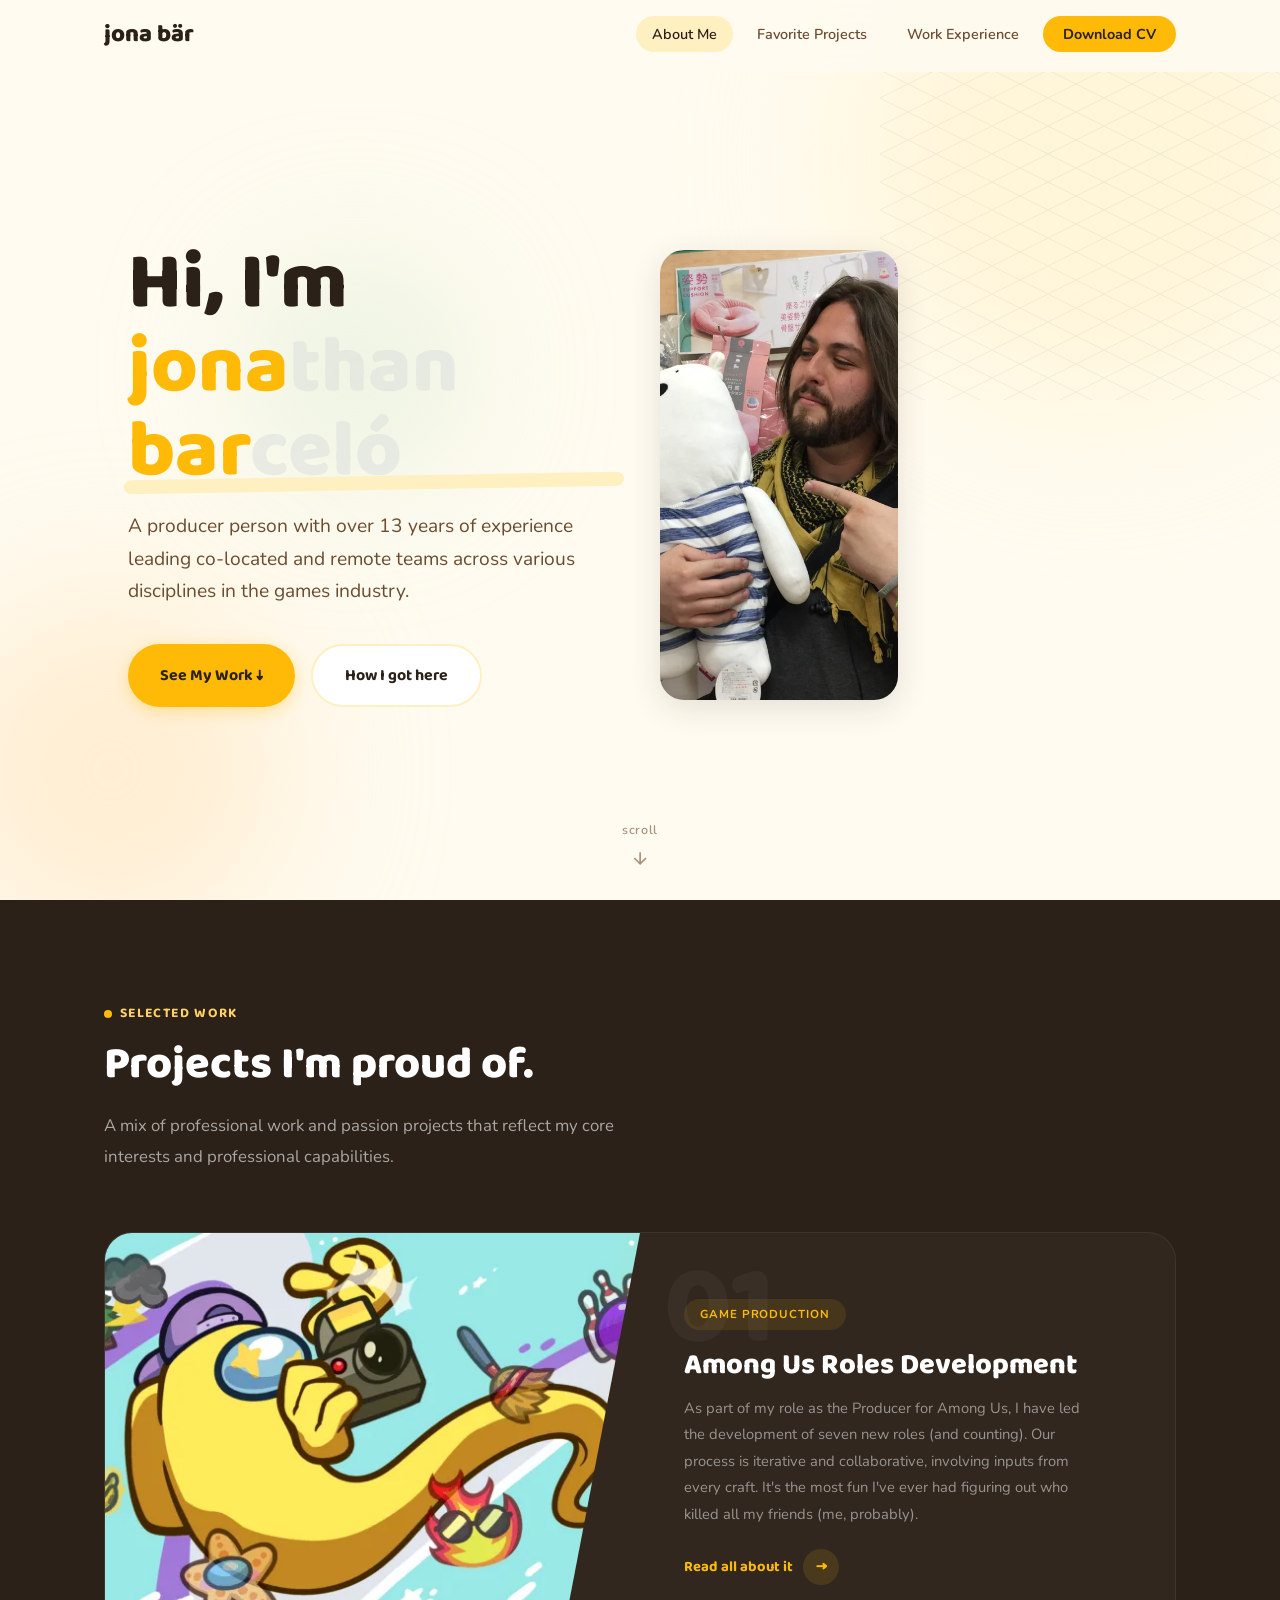
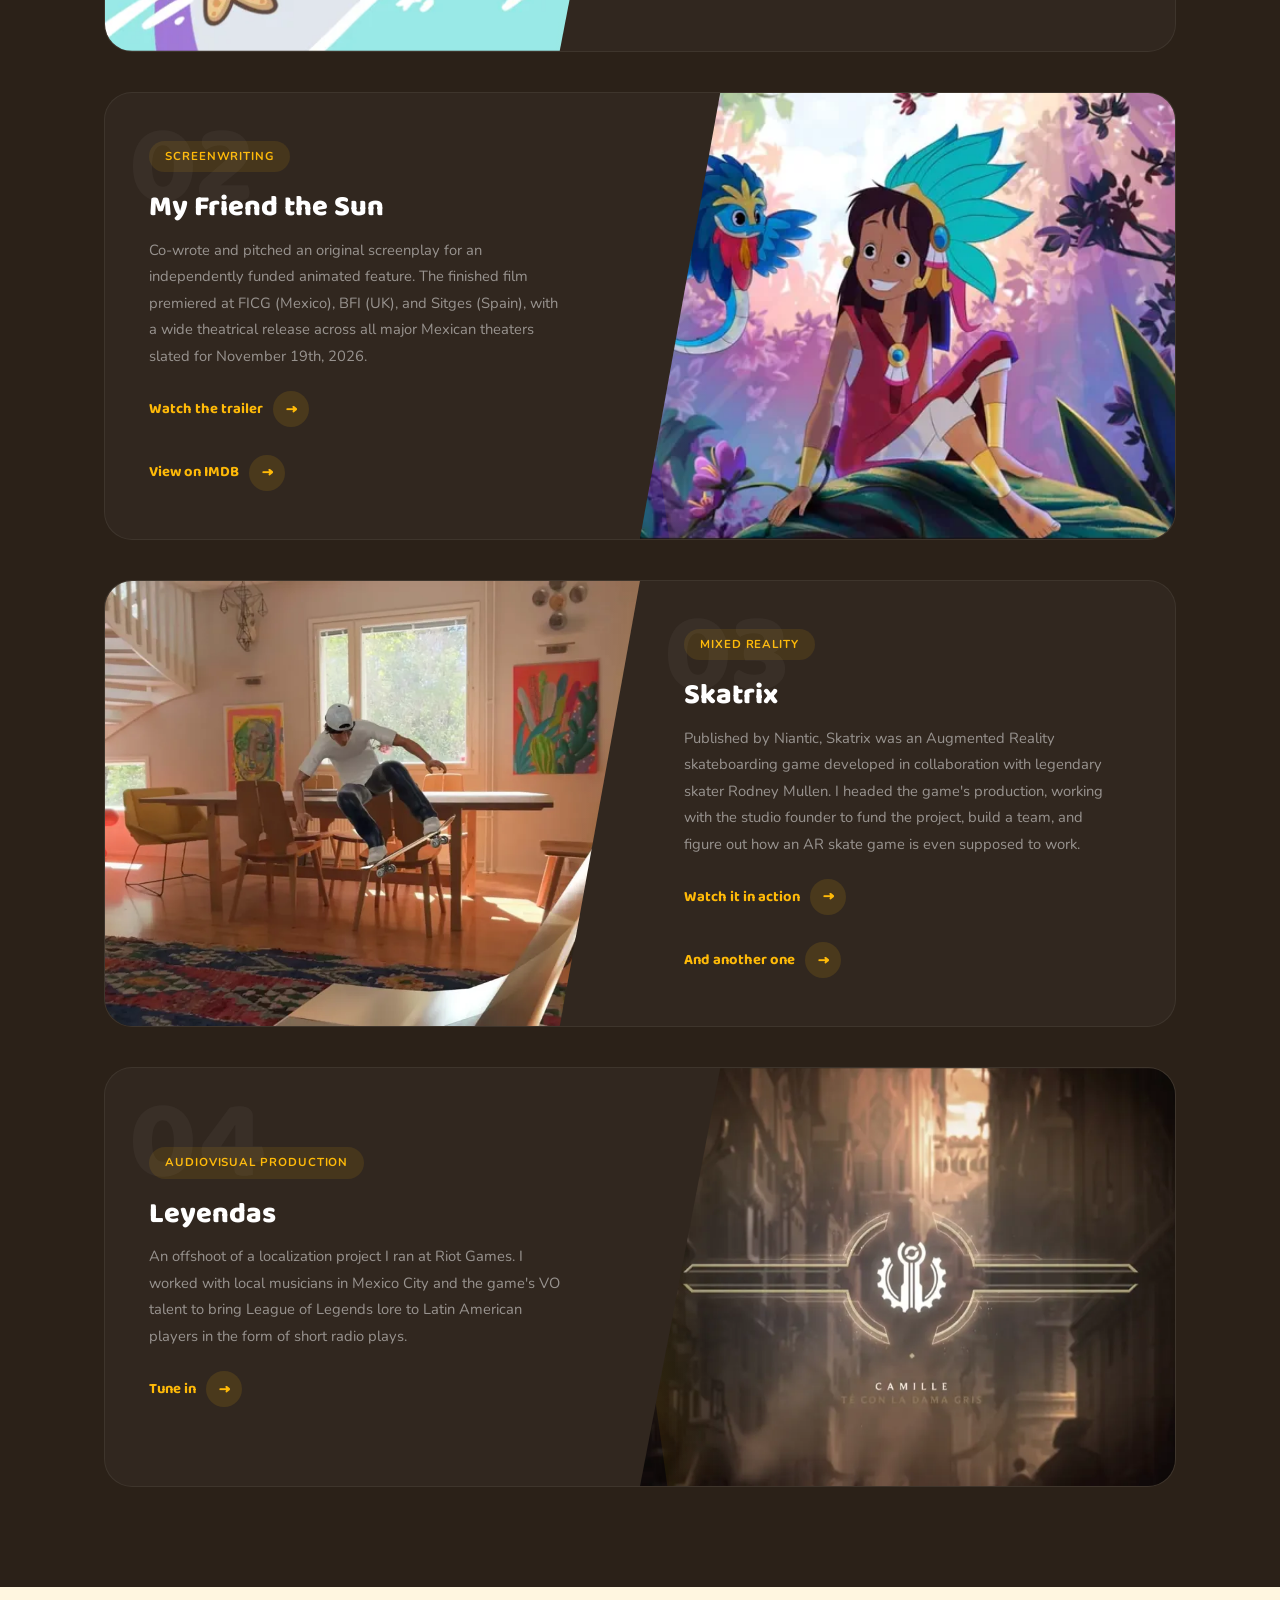
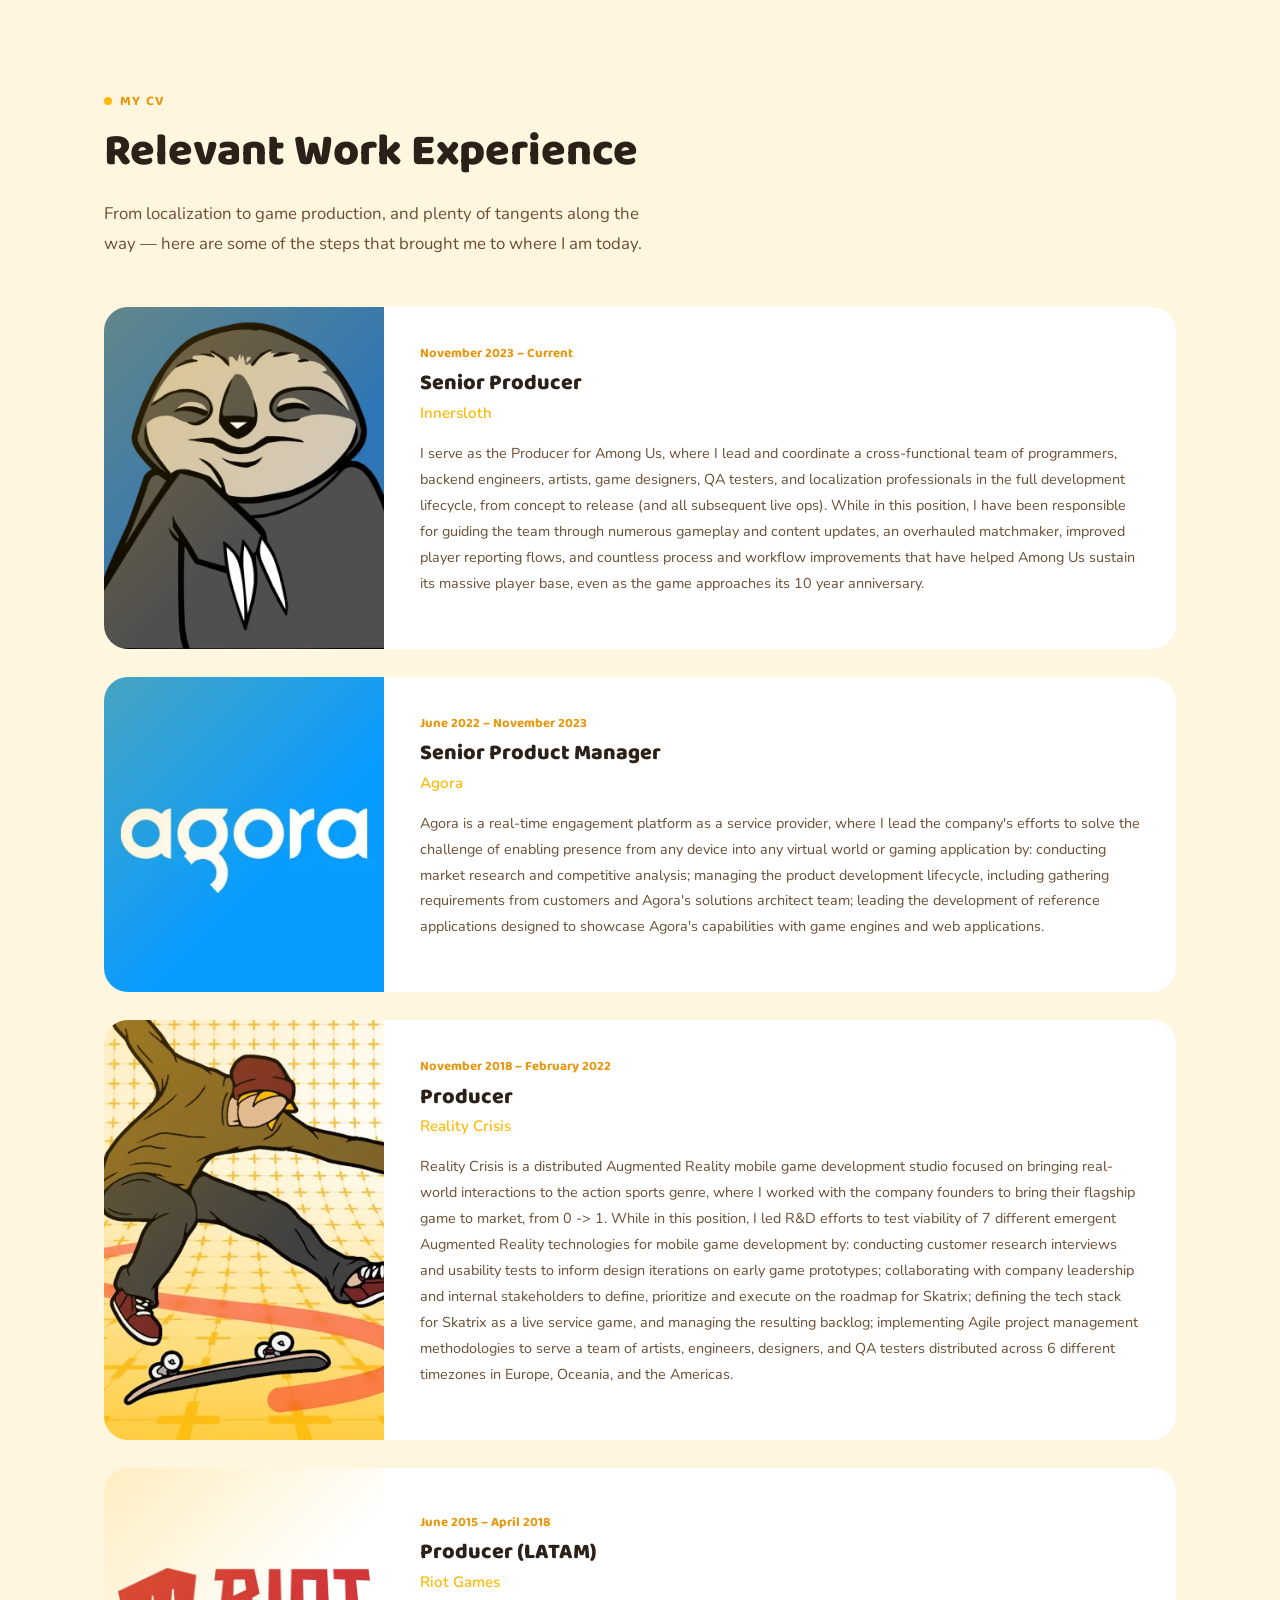
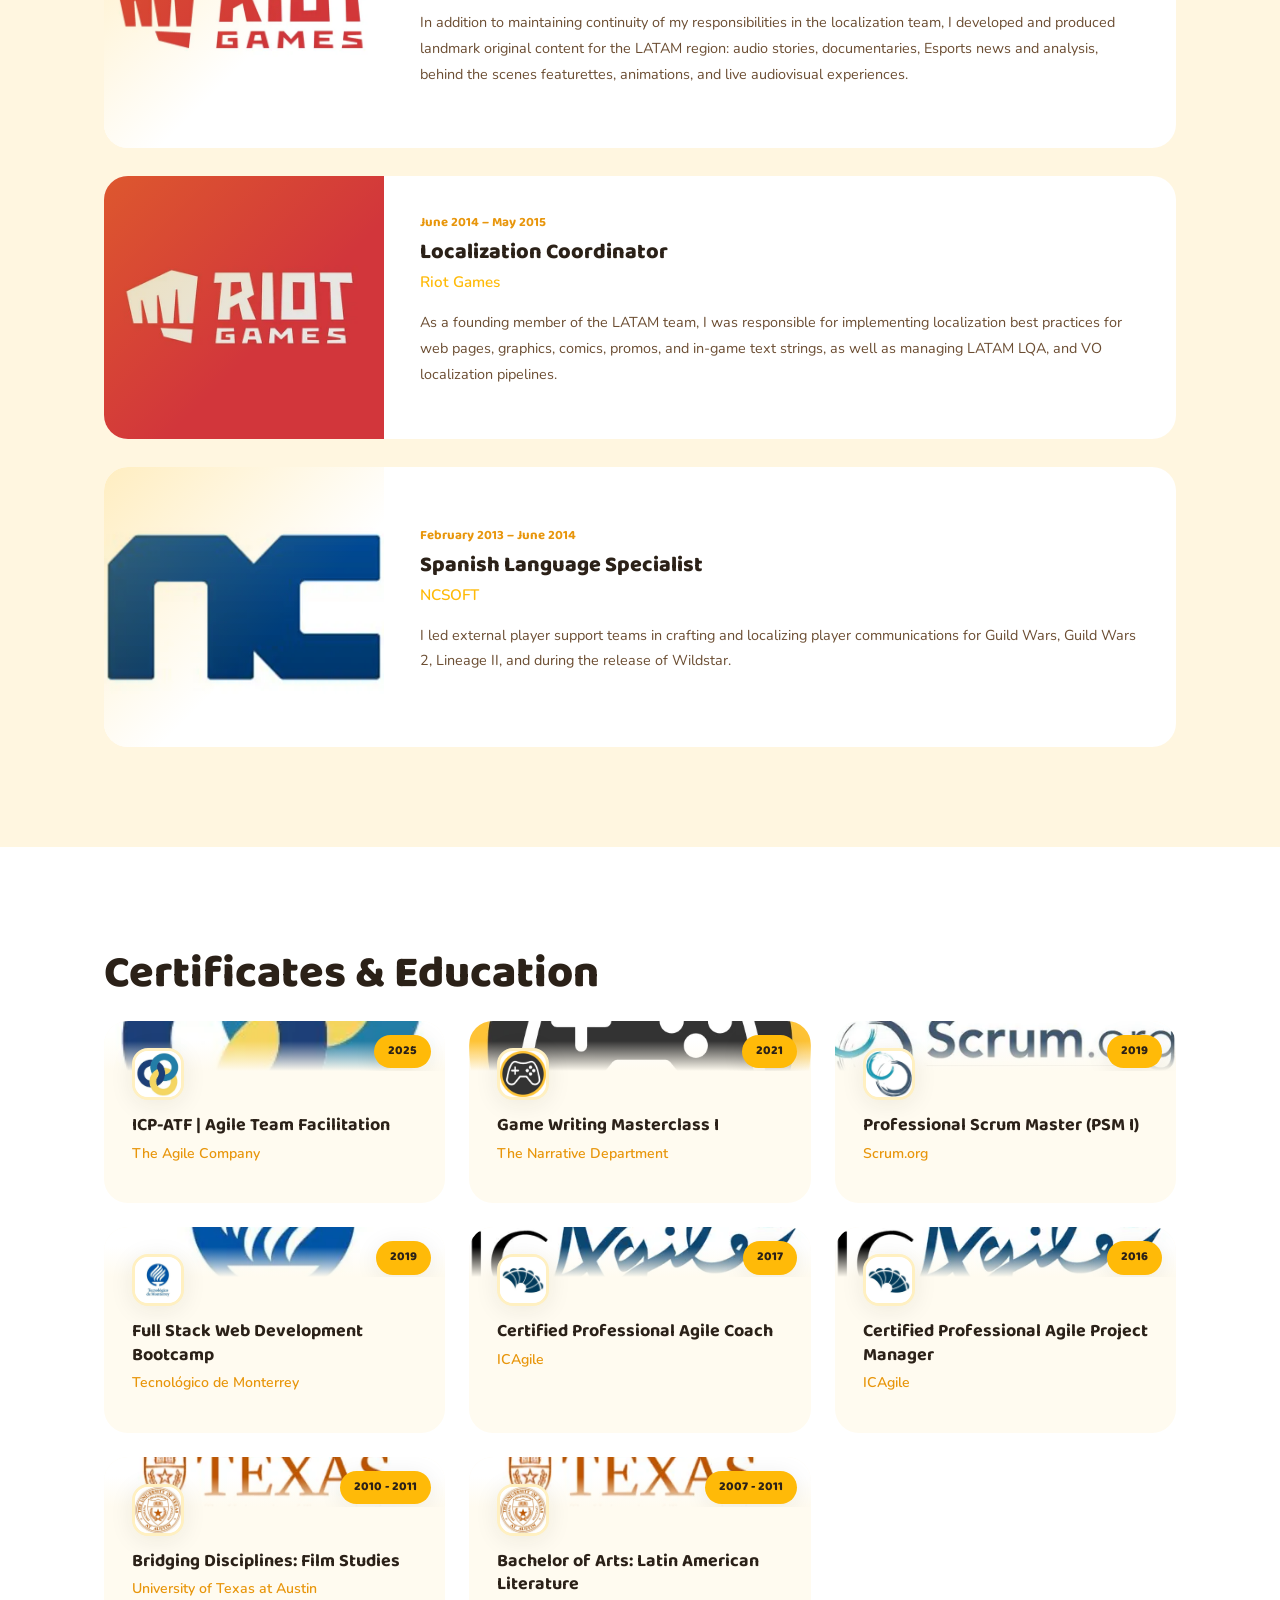
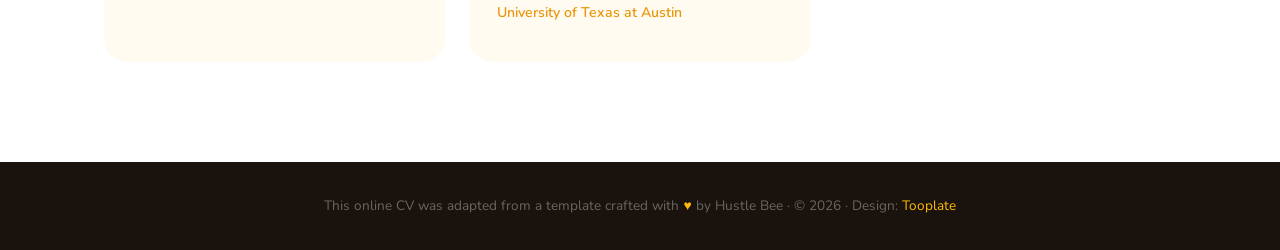
==== commit 7ac95890: "reduce image size" ====
--- a/index.html
+++ b/index.html
@@ -25,7 +25,7 @@
         <!-- <li><a href="#skills">Skills</a></li> -->
         <li><a href="#projects">Favorite Projects</a></li>
         <li><a href="#experience">Work Experience</a></li>
-        <li><a href="JonathanBarceloCV.pdf" class="nav-cta">Download CV</a></li>
+        <li><a href="JonathanBarceloCV.pdf" target="_blank" class="nav-cta">Download CV</a></li>
       </ul>
       <button class="nav-toggle" id="navToggle" aria-label="Menu"><span></span></button>
     </div>
@@ -50,7 +50,7 @@
       </div>
       <div class="hero-visual">
         <div class="hero-img-card">
-          <img src="images/profile.JPG" alt="profile">
+          <img src="images/profile-img.webp" alt="profile">
         </div>
       </div>
     </div>
@@ -70,7 +70,7 @@
         <!-- Card 1 — image left, info right -->
         <div class="project-card reveal">
           <div class="project-card-img">
-            <img src="images/influencer.png" alt="Influencer">
+            <img src="images/influencer.webp" alt="Influencer">
           </div>
           <div class="project-info">
             <span class="project-number">01</span>
@@ -84,7 +84,7 @@
         <!-- Card 2 — image right, info left (auto-reversed) -->
         <div class="project-card reveal">
           <div class="project-card-img">
-            <img src="images/my-friend-the-sun-poster.png" alt="My Friend the Sun">
+            <img src="images/my-friend-the-sun-poster.webp" alt="My Friend the Sun">
           </div>
           <div class="project-info">
             <span class="project-number">02</span>
@@ -99,7 +99,7 @@
         <!-- Card 3 — image left -->
         <div class="project-card reveal">
           <div class="project-card-img">
-            <img src="images/skatrix.png" alt="Skatrix">
+            <img src="images/skatrix.webp" alt="Skatrix">
           </div>
           <div class="project-info">
             <span class="project-number">03</span>
@@ -114,7 +114,7 @@
         <!-- Card 4 — image right -->
         <div class="project-card reveal">
           <div class="project-card-img">
-            <img src="images/leyendas-camille.png" alt="Leyendas">
+            <img src="images/leyendas-camille.webp" alt="Leyendas">
           </div>
           <div class="project-info">
             <span class="project-number">04</span>
@@ -141,7 +141,7 @@
       <div class="exp-grid">
         <div class="exp-card reveal">
           <div class="exp-card-img">
-            <img src="images/innersloth.jpg" alt="Creative workspace">
+            <img src="images/innersloth.webp" alt="Creative workspace">
           </div>
           <div class="exp-card-body">
             <span class="exp-card-period">November 2023 – Current</span>
@@ -152,7 +152,7 @@
         </div>
         <div class="exp-card reveal reveal-delay-1">
           <div class="exp-card-img">
-            <img src="images/agora.webp" alt="Digital agency">
+            <img src="images/agora.webp" alt="Agora">
           </div>
           <div class="exp-card-body">
             <span class="exp-card-period">June 2022 – November 2023</span>
@@ -164,7 +164,7 @@
         </div>
         <div class="exp-card reveal reveal-delay-2">
           <div class="exp-card-img">
-            <img src="images/reality-crisis.png" alt="Creative studio">
+            <img src="images/reality-crisis.webp" alt="Creative studio">
           </div>
           <div class="exp-card-body">
             <span class="exp-card-period">November 2018 – February 2022</span>
@@ -200,7 +200,7 @@
           </div>
           <div class="exp-card reveal reveal-delay-2">
               <div class="exp-card-img">
-                <img src="images/nc-soft.png" alt="Creative studio">
+                <img src="images/nc-soft.webp" alt="Creative studio">
               </div>
               <div class="exp-card-body">
                 <span class="exp-card-period">February 2013 – June 2014</span>
@@ -223,11 +223,11 @@
       <div class="edu-cards">
         <div class="edu-card reveal">
           <div class="edu-card-img">
-            <img src="images/the-agile-company-logo.jpg"alt="The Agile Company">
+            <img src="images/the-agile-company-logo.webp"alt="The Agile Company">
             <span class="edu-card-year">2025</span>
           </div>
           <div class="edu-card-body">
-            <div class="edu-card-icon"><img src="images/the-agile-company-logo.jpg" alt="icon"></div>
+            <div class="edu-card-icon"><img src="images/the-agile-company-logo.webp" alt="icon"></div>
             <h3 class="edu-card-title">ICP-ATF | Agile Team Facilitation</h3>
             <p class="edu-card-place">The Agile Company</p>
           </div>
@@ -245,66 +245,66 @@
         </div>
         <div class="edu-card reveal reveal-delay-2">
           <div class="edu-card-img">
-            <img src="images/scrum-org-logo.jpeg" alt="Scrum.org">
+            <img src="images/scrum-org-logo.webp" alt="Scrum.org">
             <span class="edu-card-year">2019</span>
           </div>
           <div class="edu-card-body">
-            <div class="edu-card-icon"><img src="images/scrum-org-icon.jpeg" alt="icon"></div>
+            <div class="edu-card-icon"><img src="images/scrum-org-icon.webp" alt="icon"></div>
             <h3 class="edu-card-title">Professional Scrum Master (PSM I)</h3>
             <p class="edu-card-place">Scrum.org</p>
           </div>
         </div>
         <div class="edu-card reveal reveal-delay-2">
           <div class="edu-card-img">
-            <img src="images/tec-monterrey.jpeg" alt="Tecnológico de Monterrey">
+            <img src="images/tec-monterrey.webp" alt="Tecnológico de Monterrey">
             <span class="edu-card-year">2019</span>
           </div>
           <div class="edu-card-body">
-            <div class="edu-card-icon"><img src="images/tec-monterrey.jpeg" alt="icon"></div>
+            <div class="edu-card-icon"><img src="images/tec-monterrey.webp" alt="icon"></div>
             <h3 class="edu-card-title">Full Stack Web Development Bootcamp</h3>
             <p class="edu-card-place">Tecnológico de Monterrey</p>
           </div>
         </div>
         <div class="edu-card reveal reveal-delay-2">
           <div class="edu-card-img">
-            <img src="images/ica-logo.jpg" alt="ICAgile">
+            <img src="images/ica-logo.webp" alt="ICAgile">
             <span class="edu-card-year">2017</span>
           </div>
           <div class="edu-card-body">
-            <div class="edu-card-icon"><img src="images/ica-icon.jpeg" alt="icon"></div>
+            <div class="edu-card-icon"><img src="images/ica-icon.webp" alt="icon"></div>
             <h3 class="edu-card-title">Certified Professional Agile Coach</h3>
             <p class="edu-card-place">ICAgile</p>
           </div>
         </div>
         <div class="edu-card reveal reveal-delay-2">
           <div class="edu-card-img">
-            <img src="images/ica-logo.jpg" alt="ICAgile">
+            <img src="images/ica-logo.webp" alt="ICAgile">
             <span class="edu-card-year">2016</span>
           </div>
           <div class="edu-card-body">
-            <div class="edu-card-icon"><img src="images/ica-icon.jpeg" alt="icon"></div>
+            <div class="edu-card-icon"><img src="images/ica-icon.webp" alt="icon"></div>
             <h3 class="edu-card-title">Certified Professional Agile Project Manager</h3>
             <p class="edu-card-place">ICAgile</p>
           </div>
         </div>
         <div class="edu-card reveal reveal-delay-2">
           <div class="edu-card-img">
-            <img src="images/ut-logo.png" alt="University of Texas">
+            <img src="images/ut-logo.webp" alt="University of Texas">
             <span class="edu-card-year">2010 - 2011</span>
           </div>
           <div class="edu-card-body">
-            <div class="edu-card-icon"><img src="images/ut-icon.png" alt="icon"></div>
+            <div class="edu-card-icon"><img src="images/ut-icon.webp" alt="icon"></div>
             <h3 class="edu-card-title">Bridging Disciplines: Film Studies</h3>
             <p class="edu-card-place">University of Texas at Austin</p>
           </div>
         </div>
         <div class="edu-card reveal reveal-delay-2">
           <div class="edu-card-img">
-            <img src="images/ut-logo.png" alt="University of Texas">
+            <img src="images/ut-logo.webp" alt="University of Texas">
             <span class="edu-card-year">2007 - 2011</span>
           </div>
           <div class="edu-card-body">
-            <div class="edu-card-icon"><img src="images/ut-icon.png" alt="icon"></div>
+            <div class="edu-card-icon"><img src="images/ut-icon.webp" alt="icon"></div>
             <h3 class="edu-card-title">Bachelor of Arts: Latin American Literature</h3>
             <p class="edu-card-place">University of Texas at Austin</p>
           </div>
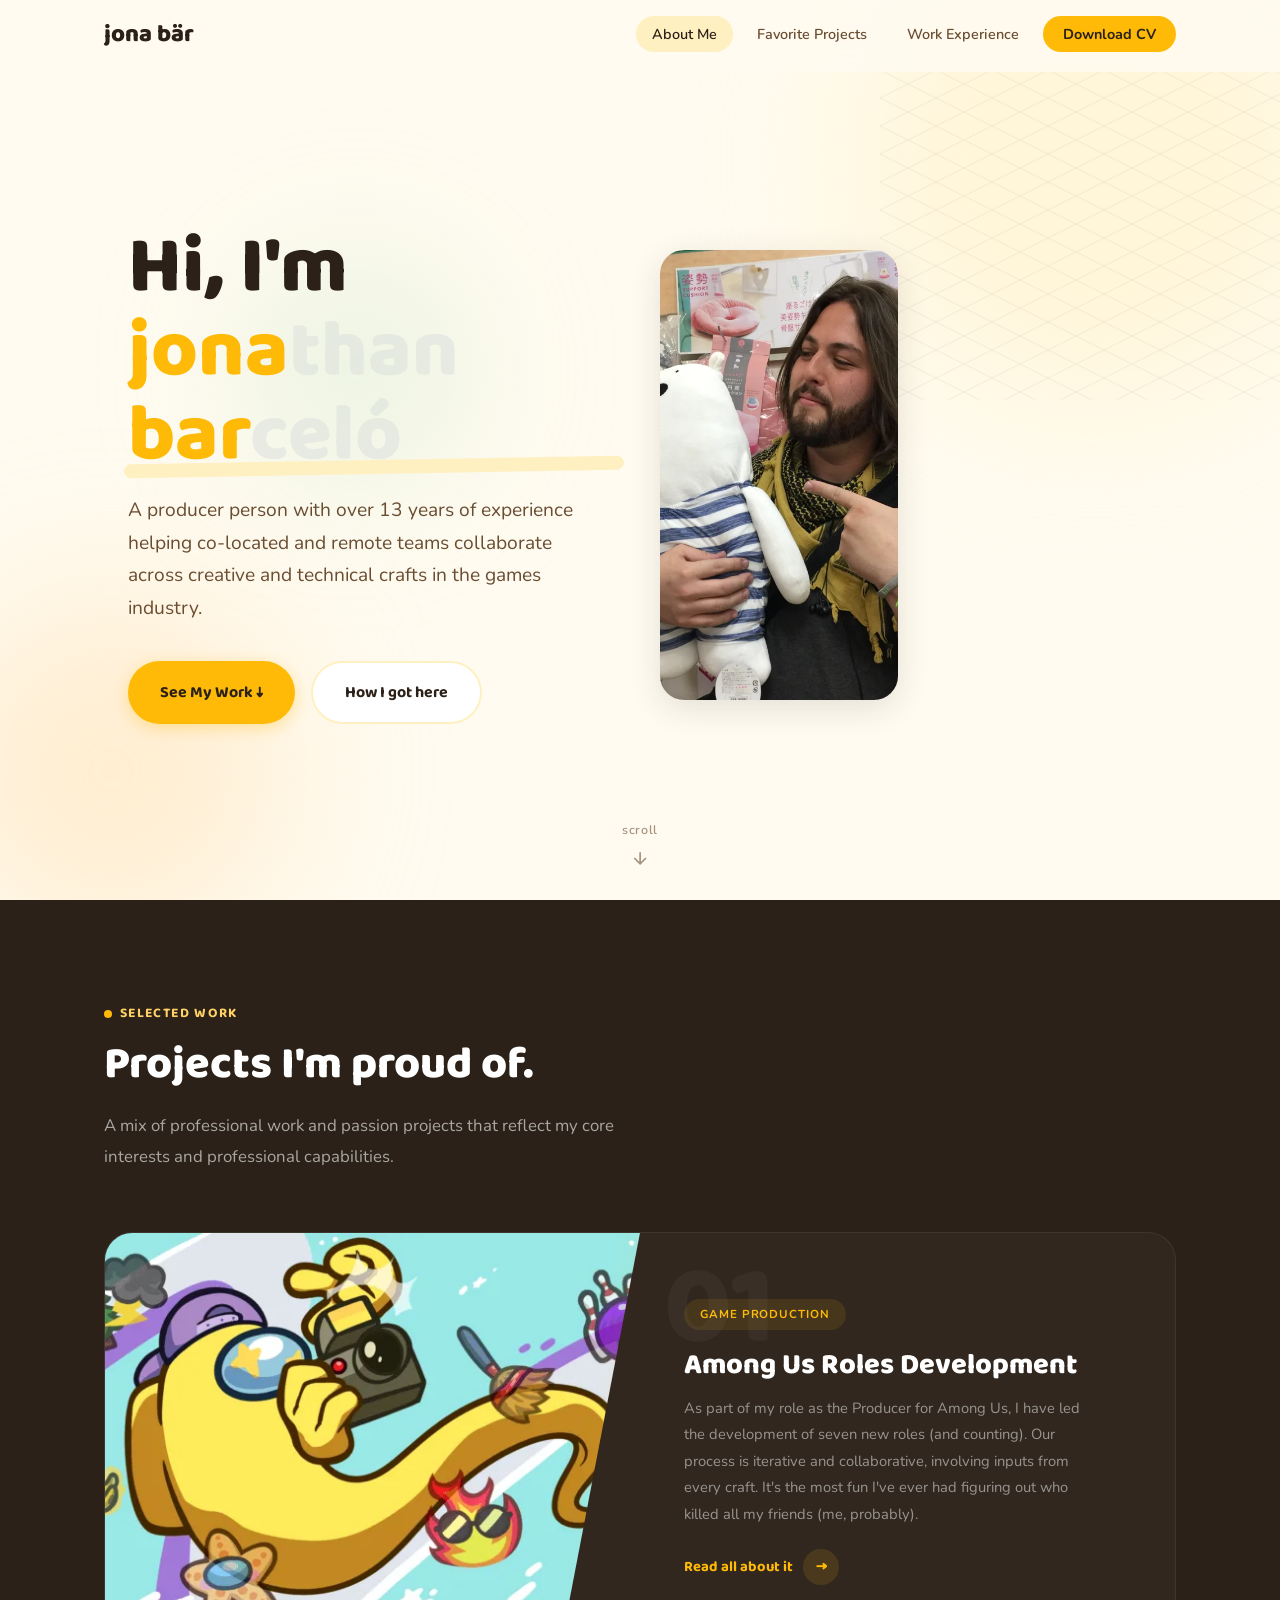
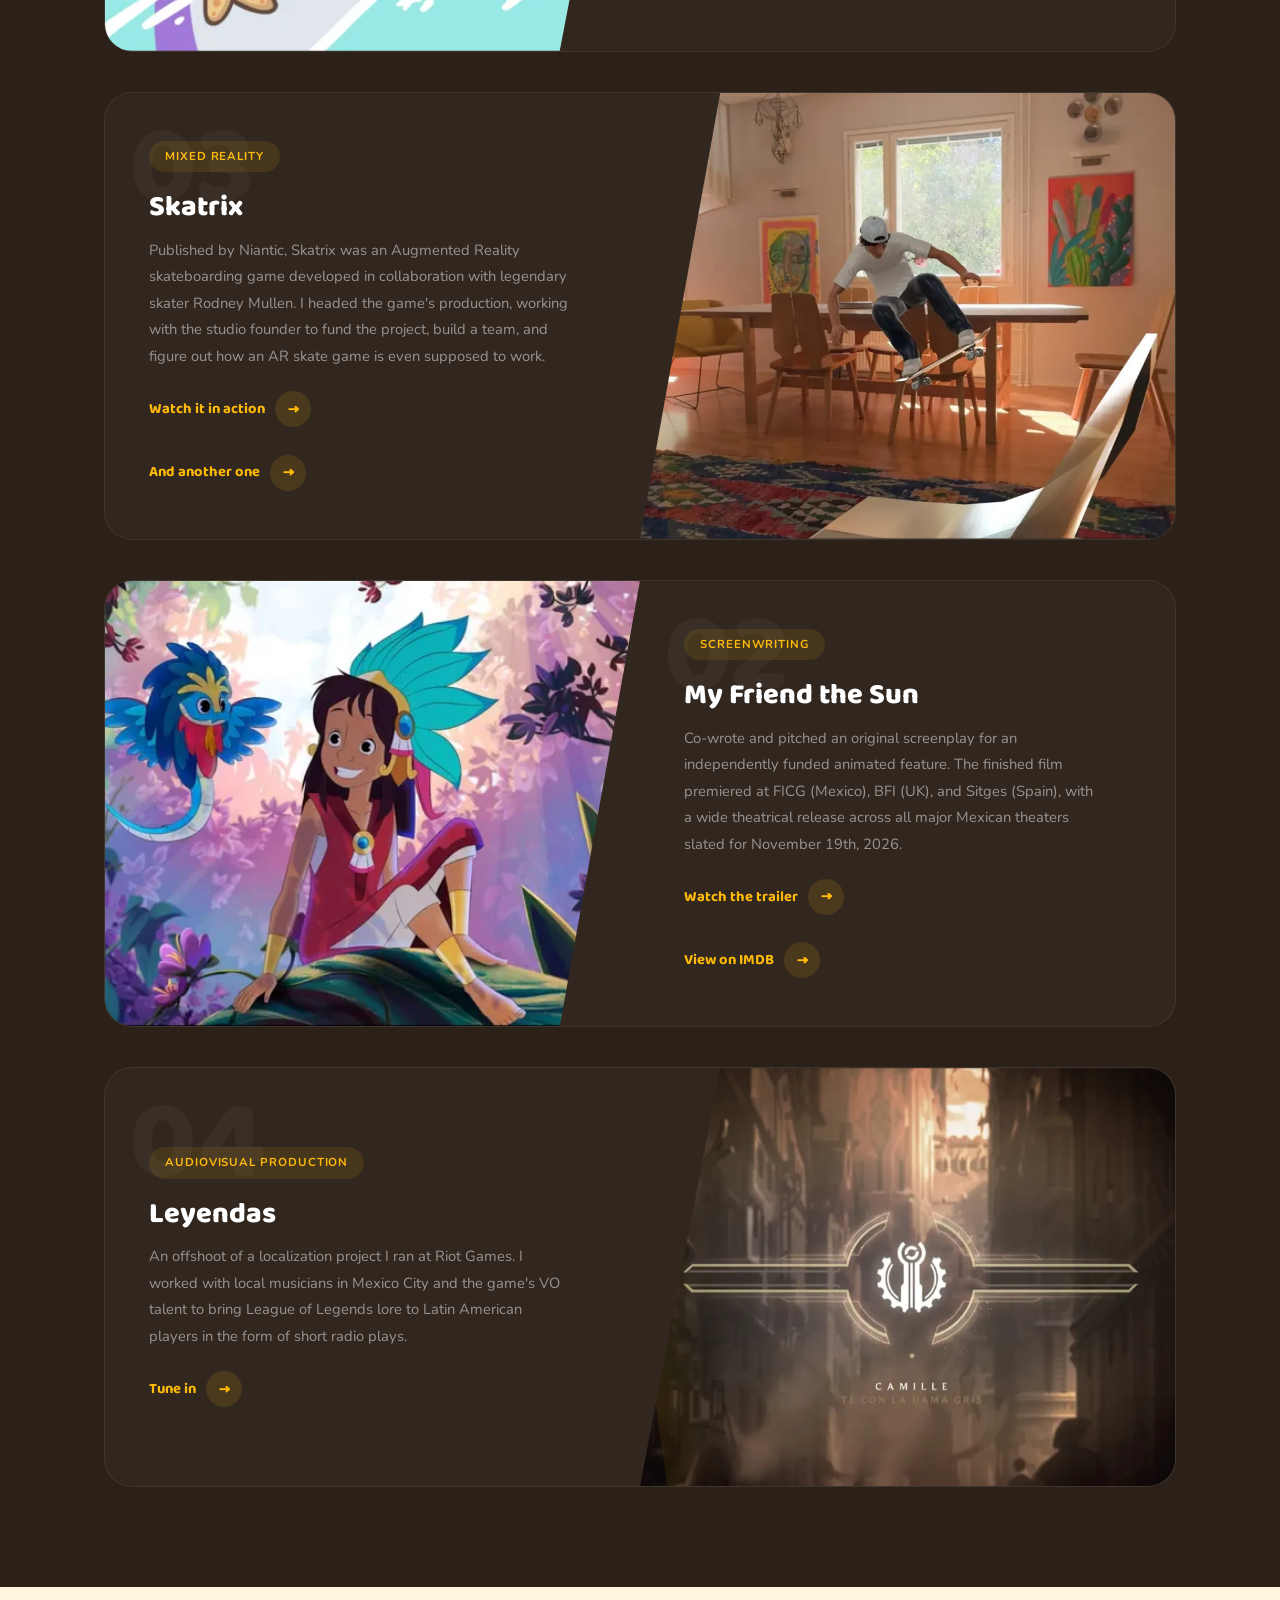
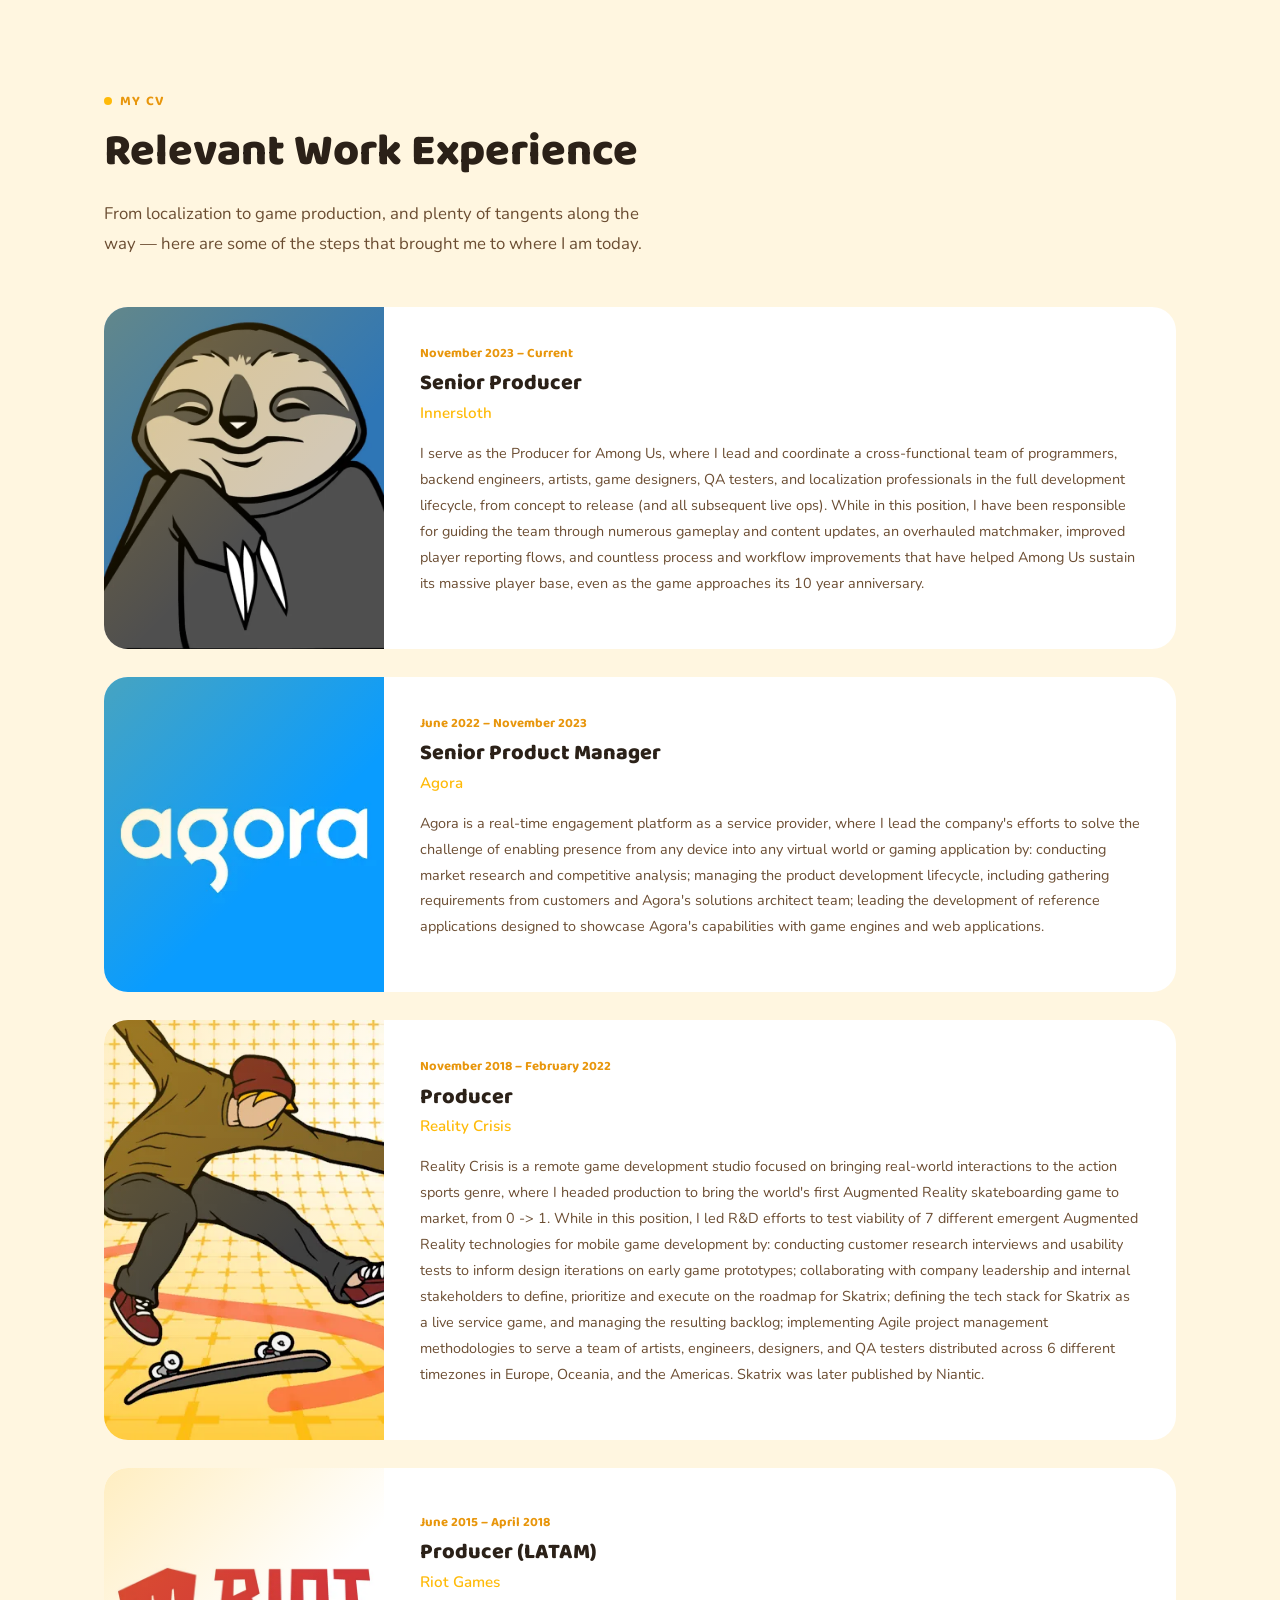
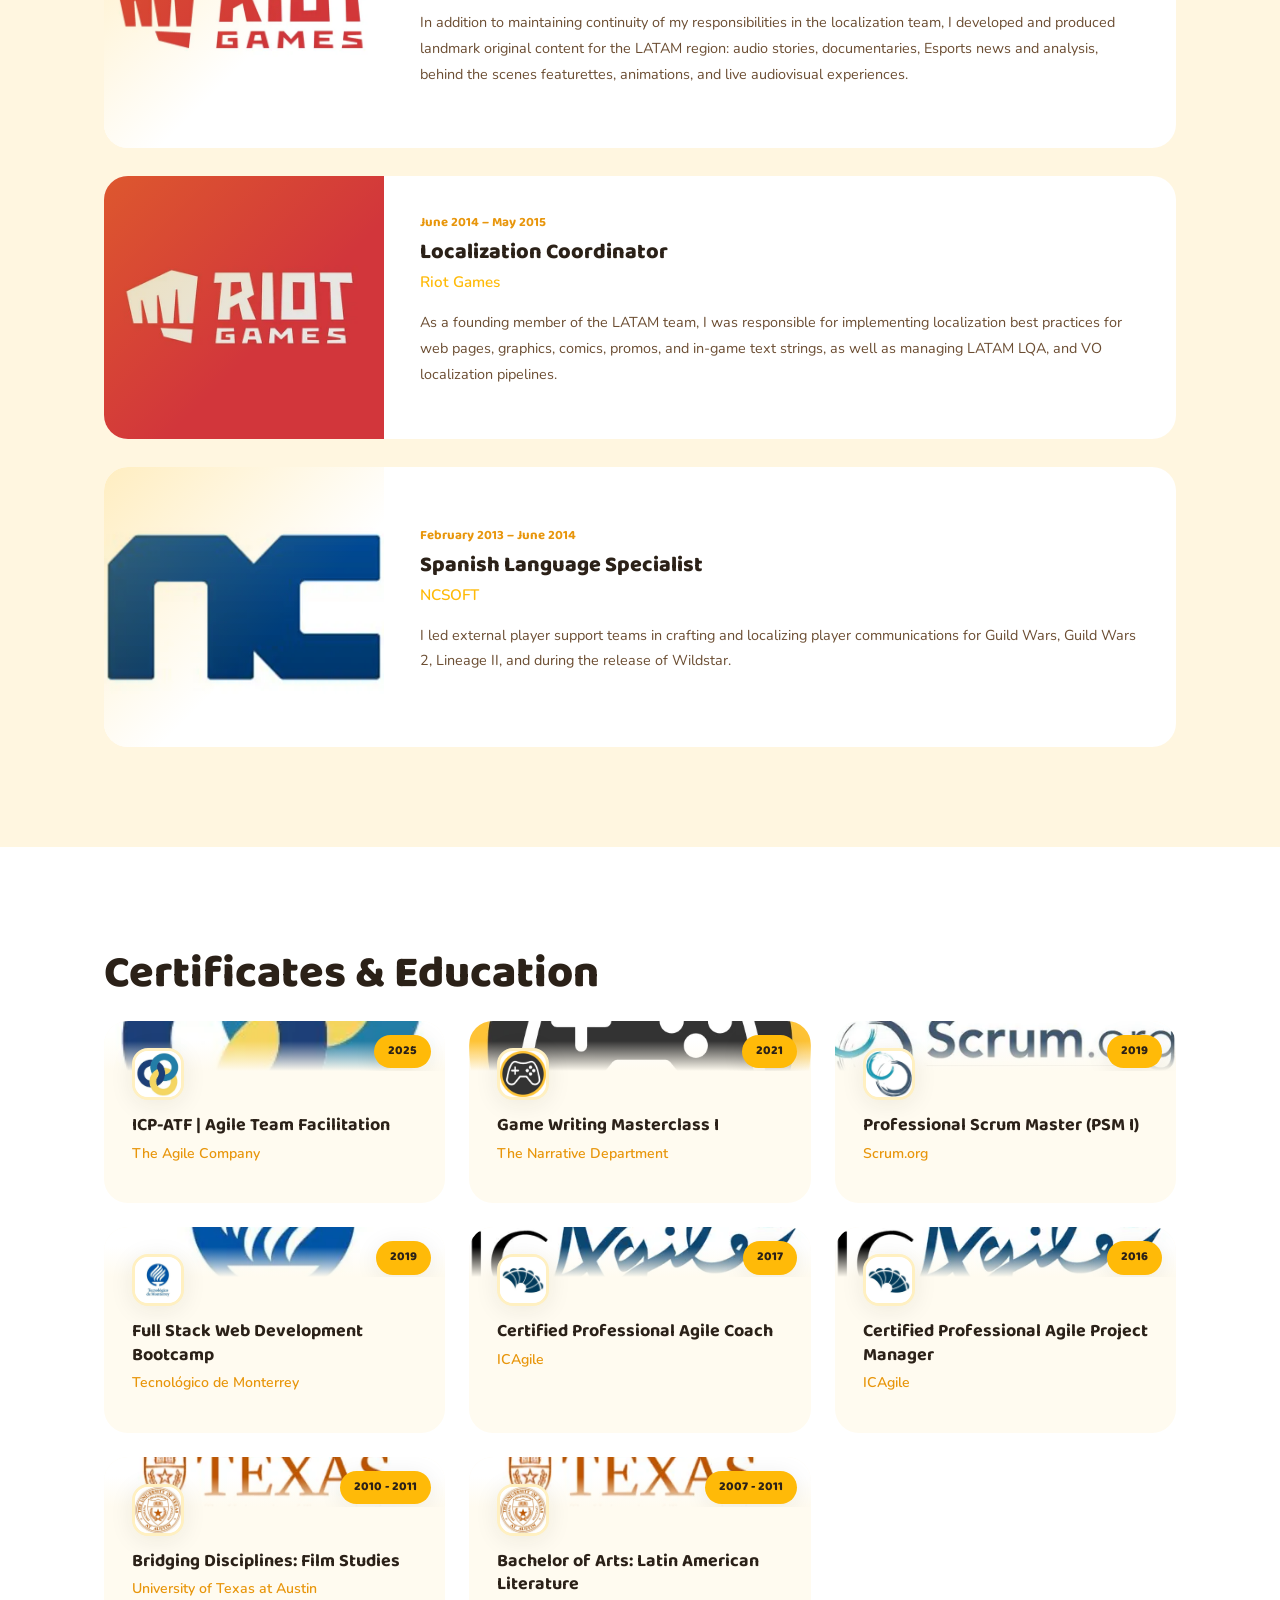
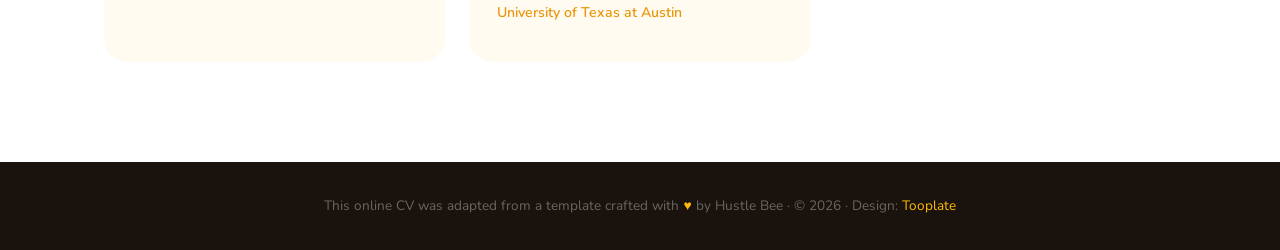
==== commit 0af00ae9: "Update role descriptions" ====
--- a/index.html
+++ b/index.html
@@ -1,325 +1,321 @@
-<!DOCTYPE html>
-
-<html lang="en">
-<head>
-  <meta charset="UTF-8">
-  <meta name="viewport" content="width=device-width, initial-scale=1.0">
-  <meta name="description" content="Jonathan Barceló Iñiguez - Game Producer and Storyteller">
-  <meta name="author" content="Jonathan Barceló Iñiguez">
-  <meta name="theme-color" content="#FFBA08">
-  <link rel="icon" href="data:image/svg+xml,<svg xmlns='http://www.w3.org/2000/svg' viewBox='0 0 100 100'><text y='.9em' font-size='90'>🐝</text></svg>">
-  <title>jona.bär</title>
-  <link rel="preconnect" href="https://fonts.googleapis.com">
-  <link rel="preconnect" href="https://fonts.gstatic.com" crossorigin>
-  <link href="https://fonts.googleapis.com/css2?family=Baloo+2:wght@400;500;600;700;800&family=Nunito:wght@400;500;600;700&display=swap" rel="stylesheet">
-    <link rel="stylesheet" href="style.css">
-</head>
-<body>
-
-  <!-- NAV -->
-  <nav class="nav" id="nav">
-    <div class="nav-inner">
-      <a href="#about" class="nav-logo">jona bär</a>
-      <ul class="nav-links" id="navLinks">
-        <li><a href="#about">About Me</a></li>
-        <!-- <li><a href="#skills">Skills</a></li> -->
-        <li><a href="#projects">Favorite Projects</a></li>
-        <li><a href="#experience">Work Experience</a></li>
-        <li><a href="JonathanBarceloCV.pdf" target="_blank" class="nav-cta">Download CV</a></li>
-      </ul>
-      <button class="nav-toggle" id="navToggle" aria-label="Menu"><span></span></button>
-    </div>
-  </nav>
-
-  <!-- HERO -->
-  <section class="hero" id="about">
-    <div class="hero-bg">
-      <div class="hero-blob hero-blob-1"></div>
-      <div class="hero-blob hero-blob-2"></div>
-      <div class="hero-blob hero-blob-3"></div>
-      <div class="hero-honeycomb"></div>
-    </div>
-    <div class="container hero-content">
-      <div class="hero-text">
-        <h2 class="hero-name">Hi, I'm<br><span class="highlight">jona<span style="opacity: 0.5; color: #d9dddc;">than</span> bar<span style="opacity: 0.5; color: #d9dddc;">celó</span></h2>
-        <p class="hero-tagline">A producer person with over 13 years of experience leading co-located and remote teams across various disciplines in the games industry.</p>
-        <div class="hero-actions">
-          <a href="#projects" class="btn btn-primary">See My Work ↓</a>
-          <a href="#experience" class="btn btn-secondary">How I got here</a>
-        </div>
-      </div>
-      <div class="hero-visual">
-        <div class="hero-img-card">
-          <img src="images/profile-img.webp" alt="profile">
-        </div>
-      </div>
-    </div>
-    <div class="scroll-hint">scroll<svg viewBox="0 0 24 24" fill="none" stroke="currentColor" stroke-width="2"><path d="M12 5v14M19 12l-7 7-7-7"/></svg></div>
-  </section>
-
-  <!-- PROJECTS — DIAGONAL SPLIT -->
-  <section class="projects" id="projects">
-    <div class="container">
-      <div class="reveal">
-        <span class="section-label"><span class="dot"></span> Selected Work</span>
-        <h2 class="section-title">Projects I'm proud of.</h2>
-        <p class="section-desc">A mix of professional work and passion projects that reflect my core interests and professional capabilities.</p>
-      </div>
-
-      <div class="projects-list">
-        <!-- Card 1 — image left, info right -->
-        <div class="project-card reveal">
-          <div class="project-card-img">
-            <img src="images/influencer.webp" alt="Influencer">
-          </div>
-          <div class="project-info">
-            <span class="project-number">01</span>
-            <span class="project-tag">Game Production</span>
-            <h3 class="project-title">Among Us Roles Development</h3>
-            <p class="project-desc">As part of my role as the Producer for Among Us, I have led the development of seven new roles (and counting). Our process is iterative and collaborative, involving inputs from every craft. It's the most fun I've ever had figuring out who killed all my friends (me, probably).</p>
-            <a href="https://www.innersloth.com/new-ghost-crewmate-role-the-influencer-emergency-meeting-44/" class="project-link">Read all about it <span class="project-link-arrow">→</span></a>
-          </div>
-        </div>
-
-        <!-- Card 2 — image right, info left (auto-reversed) -->
-        <div class="project-card reveal">
-          <div class="project-card-img">
-            <img src="images/my-friend-the-sun-poster.webp" alt="My Friend the Sun">
-          </div>
-          <div class="project-info">
-            <span class="project-number">02</span>
-            <span class="project-tag">Screenwriting</span>
-            <h3 class="project-title">My Friend the Sun</h3>
-            <p class="project-desc">Co-wrote and pitched an original screenplay for an independently funded animated feature. The finished film premiered at <a href="https://ficg.mx/en/ficg41-revela-los-filmes-seleccionados-en-la-seccion-largometraje-internacional-de-animacion/" target="_blank">FICG (Mexico)</a>, <a href="https://whatson.bfi.org.uk/lff/Online/default.asp?BOparam%3A%3AWScontent%3A%3AloadArticle%3A%3Apermalink=animation" target="_blank">BFI (UK)</a>, and <a href="https://sitgesfilmfestival.com/en/noticies/illusions-take-over-cinema-through-animat-and-sitges-family" target="_blank">Sitges (Spain)</a>, with a wide theatrical release across all major Mexican theaters slated for November 19th, 2026.</p>
-            <a href="https://www.youtube.com/watch?v=SweKB_izMR0" target="_blank" class="project-link">Watch the trailer <span class="project-link-arrow">→</span></a><br>
-            <a href="https://www.imdb.com/title/tt22393352/?ref_=fn_t_1" target="_blank" class="project-link">View on IMDB <span class="project-link-arrow">→</span></a>
-          </div>
-        </div>
-
-        <!-- Card 3 — image left -->
-        <div class="project-card reveal">
-          <div class="project-card-img">
-            <img src="images/skatrix.webp" alt="Skatrix">
-          </div>
-          <div class="project-info">
-            <span class="project-number">03</span>
-            <span class="project-tag">Mixed Reality</span>
-            <h3 class="project-title">Skatrix</h3>
-            <p class="project-desc">Published by Niantic, Skatrix was an Augmented Reality skateboarding game developed in collaboration with legendary skater Rodney Mullen. I headed the game's production, working with the studio founder to fund the project, build a team, and figure out how an AR skate game is even supposed to work.</p>
-            <a href="https://www.tiktok.com/@sk8reeves/video/7295039915979492654" target="_blank" class="project-link">Watch it in action <span class="project-link-arrow">→</span></a><br>
-            <a href="https://x.com/LinusEkenstam/status/1753402163588432108" target="_blank" class="project-link">And another one <span class="project-link-arrow">→</span></a>
-          </div>
-        </div>
-
-        <!-- Card 4 — image right -->
-        <div class="project-card reveal">
-          <div class="project-card-img">
-            <img src="images/leyendas-camille.webp" alt="Leyendas">
-          </div>
-          <div class="project-info">
-            <span class="project-number">04</span>
-            <span class="project-tag">Audiovisual Production</span>
-            <h3 class="project-title">Leyendas</h3>
-            <p class="project-desc">An offshoot of a localization project I ran at Riot Games. I worked with local musicians in Mexico City and the game's VO talent to bring League of Legends lore to Latin American players in the form of short radio plays.</p>
-            <a href="https://www.youtube.com/watch?v=eNoda2gcmSQ&list=PLDSXILfy4BHFZr7q_S8JvyLmshJIanviT&index=5" target="_blank" class="project-link">Tune in <span class="project-link-arrow">→</span></a>
-          </div>
-        </div>
-      </div>
-    </div>
-  </section>
-
-  <!-- EXPERIENCE — CARDS WITH IMAGES + MARQUEE -->
-  <section class="experience" id="experience">
-    <div class="container">
-      <div class="reveal">
-        <span class="section-label"><span class="dot"></span> My CV</span>
-        <h2 class="section-title">Relevant Work Experience</h2>
-        <p class="section-desc">From localization to game production, and plenty of tangents along the way — here are some of the steps that brought me to where I am today.</p>
-        <div class="exp-marquee">
-          <div class="exp-marquee-track"></div>
-      </div>
-      <div class="exp-grid">
-        <div class="exp-card reveal">
-          <div class="exp-card-img">
-            <img src="images/innersloth.webp" alt="Creative workspace">
-          </div>
-          <div class="exp-card-body">
-            <span class="exp-card-period">November 2023 – Current</span>
-            <h3 class="exp-card-role">Senior Producer</h3>
-            <p class="exp-card-company">Innersloth</p>
-            <p class="exp-card-desc">I serve as the Producer for Among Us, where I lead and coordinate a cross-functional team of programmers, backend engineers, artists, game designers, QA testers, and localization professionals in the full development lifecycle, from concept to release (and all subsequent live ops). While in this position, I have been responsible for guiding the team through numerous gameplay and content updates, an overhauled matchmaker, improved player reporting flows, and countless process and workflow improvements that have helped Among Us sustain its massive player base, even as the game approaches its 10 year anniversary. </p>
-          </div>
-        </div>
-        <div class="exp-card reveal reveal-delay-1">
-          <div class="exp-card-img">
-            <img src="images/agora.webp" alt="Agora">
-          </div>
-          <div class="exp-card-body">
-            <span class="exp-card-period">June 2022 – November 2023</span>
-            <h3 class="exp-card-role">Senior Product Manager</h3>
-            <p class="exp-card-company">Agora</p>
-            <p class="exp-card-desc">Agora is a real-time engagement platform as a service provider, where I lead the company's efforts to solve the challenge of enabling presence from any device into any virtual world or gaming application by: conducting market research and competitive analysis; managing the product development lifecycle, including gathering requirements from customers and Agora's solutions architect team; leading the development of reference applications designed to showcase Agora's capabilities with game engines and web applications.
-              </p>
-          </div>
-        </div>
-        <div class="exp-card reveal reveal-delay-2">
-          <div class="exp-card-img">
-            <img src="images/reality-crisis.webp" alt="Creative studio">
-          </div>
-          <div class="exp-card-body">
-            <span class="exp-card-period">November 2018 – February 2022</span>
-            <h3 class="exp-card-role">Producer</h3>
-            <p class="exp-card-company">Reality Crisis</p>
-            <p class="exp-card-desc">Reality Crisis is a distributed Augmented Reality mobile game development studio focused on bringing real-world interactions to the action sports genre, where I worked with the company founders to bring their flagship game to market, from 0 -> 1. While in this position, I led R&D efforts to test viability of 7 different emergent Augmented Reality technologies for mobile game development by: conducting customer research interviews and usability tests to inform design iterations on early game prototypes; collaborating with company leadership and internal stakeholders to define, prioritize and execute on the roadmap for Skatrix; defining the tech stack for Skatrix as a live service game, and managing the resulting backlog; implementing Agile project management methodologies to serve a team of artists, engineers, designers, and QA testers distributed across 6 different timezones in Europe, Oceania, and the Americas.
-              </p>
-          </div>
-        </div>
-        <div class="exp-card reveal reveal-delay-2">
-          <div class="exp-card-img">
-            <img src="images/riot2.webp" alt="Creative studio">
-          </div>
-          <div class="exp-card-body">
-            <span class="exp-card-period">June 2015 – April 2018</span>
-            <h3 class="exp-card-role">Producer (LATAM)</h3>
-            <p class="exp-card-company">Riot Games</p>
-            <p class="exp-card-desc">In addition to maintaining continuity of my responsibilities in the localization team, I developed and produced landmark original content for the LATAM region: audio stories, documentaries, Esports news and analysis, behind the scenes featurettes, animations, and live audiovisual experiences.
-              </p>
-          </div>
-        </div>
-        <div class="exp-card reveal reveal-delay-2">
-            <div class="exp-card-img">
-              <img src="images/riot1.webp" alt="Creative studio">
-            </div>
-            <div class="exp-card-body">
-              <span class="exp-card-period">June 2014 – May 2015</span>
-              <h3 class="exp-card-role">Localization Coordinator</h3>
-              <p class="exp-card-company">Riot Games</p>
-              <p class="exp-card-desc">As a founding member of the LATAM team, I was responsible for implementing localization best practices for web pages, graphics, comics, promos, and in-game text strings, as well as managing LATAM LQA, and VO localization pipelines.
-              </p>
-            </div>
-          </div>
-          <div class="exp-card reveal reveal-delay-2">
-              <div class="exp-card-img">
-                <img src="images/nc-soft.webp" alt="Creative studio">
-              </div>
-              <div class="exp-card-body">
-                <span class="exp-card-period">February 2013 – June 2014</span>
-                <h3 class="exp-card-role">Spanish Language Specialist</h3>
-                <p class="exp-card-company">NCSOFT</p>
-                <p class="exp-card-desc">I led external player support teams in crafting and localizing player communications for Guild Wars, Guild Wars 2, Lineage II, and during the release of Wildstar.
-                </p>
-              </div>
-            </div>
-      </div>
-    </div>
-  </section>
-
- <!-- EDUCATION — VISUAL CARDS -->
- <section class="education" id="education">
-    <div class="container">
-      <div class="reveal">
-        <h2 class="section-title">Certificates & Education</h2>
-      </div>
-      <div class="edu-cards">
-        <div class="edu-card reveal">
-          <div class="edu-card-img">
-            <img src="images/the-agile-company-logo.webp"alt="The Agile Company">
-            <span class="edu-card-year">2025</span>
-          </div>
-          <div class="edu-card-body">
-            <div class="edu-card-icon"><img src="images/the-agile-company-logo.webp" alt="icon"></div>
-            <h3 class="edu-card-title">ICP-ATF | Agile Team Facilitation</h3>
-            <p class="edu-card-place">The Agile Company</p>
-          </div>
-        </div>
-        <div class="edu-card reveal reveal-delay-1">
-          <div class="edu-card-img">
-            <img src="images/the-narrative-department.webp" alt="The Narrative Department">
-            <span class="edu-card-year">2021</span>
-          </div>
-          <div class="edu-card-body">
-            <div class="edu-card-icon"><img src="images/the-narrative-department.webp" alt="icon"></div>
-            <h3 class="edu-card-title">Game Writing Masterclass I</h3>
-            <p class="edu-card-place">The Narrative Department</p>
-          </div>
-        </div>
-        <div class="edu-card reveal reveal-delay-2">
-          <div class="edu-card-img">
-            <img src="images/scrum-org-logo.webp" alt="Scrum.org">
-            <span class="edu-card-year">2019</span>
-          </div>
-          <div class="edu-card-body">
-            <div class="edu-card-icon"><img src="images/scrum-org-icon.webp" alt="icon"></div>
-            <h3 class="edu-card-title">Professional Scrum Master (PSM I)</h3>
-            <p class="edu-card-place">Scrum.org</p>
-          </div>
-        </div>
-        <div class="edu-card reveal reveal-delay-2">
-          <div class="edu-card-img">
-            <img src="images/tec-monterrey.webp" alt="Tecnológico de Monterrey">
-            <span class="edu-card-year">2019</span>
-          </div>
-          <div class="edu-card-body">
-            <div class="edu-card-icon"><img src="images/tec-monterrey.webp" alt="icon"></div>
-            <h3 class="edu-card-title">Full Stack Web Development Bootcamp</h3>
-            <p class="edu-card-place">Tecnológico de Monterrey</p>
-          </div>
-        </div>
-        <div class="edu-card reveal reveal-delay-2">
-          <div class="edu-card-img">
-            <img src="images/ica-logo.webp" alt="ICAgile">
-            <span class="edu-card-year">2017</span>
-          </div>
-          <div class="edu-card-body">
-            <div class="edu-card-icon"><img src="images/ica-icon.webp" alt="icon"></div>
-            <h3 class="edu-card-title">Certified Professional Agile Coach</h3>
-            <p class="edu-card-place">ICAgile</p>
-          </div>
-        </div>
-        <div class="edu-card reveal reveal-delay-2">
-          <div class="edu-card-img">
-            <img src="images/ica-logo.webp" alt="ICAgile">
-            <span class="edu-card-year">2016</span>
-          </div>
-          <div class="edu-card-body">
-            <div class="edu-card-icon"><img src="images/ica-icon.webp" alt="icon"></div>
-            <h3 class="edu-card-title">Certified Professional Agile Project Manager</h3>
-            <p class="edu-card-place">ICAgile</p>
-          </div>
-        </div>
-        <div class="edu-card reveal reveal-delay-2">
-          <div class="edu-card-img">
-            <img src="images/ut-logo.webp" alt="University of Texas">
-            <span class="edu-card-year">2010 - 2011</span>
-          </div>
-          <div class="edu-card-body">
-            <div class="edu-card-icon"><img src="images/ut-icon.webp" alt="icon"></div>
-            <h3 class="edu-card-title">Bridging Disciplines: Film Studies</h3>
-            <p class="edu-card-place">University of Texas at Austin</p>
-          </div>
-        </div>
-        <div class="edu-card reveal reveal-delay-2">
-          <div class="edu-card-img">
-            <img src="images/ut-logo.webp" alt="University of Texas">
-            <span class="edu-card-year">2007 - 2011</span>
-          </div>
-          <div class="edu-card-body">
-            <div class="edu-card-icon"><img src="images/ut-icon.webp" alt="icon"></div>
-            <h3 class="edu-card-title">Bachelor of Arts: Latin American Literature</h3>
-            <p class="edu-card-place">University of Texas at Austin</p>
-          </div>
-        </div>
-      </div>
-    </div>
-  </section>
-
-  
-  <!-- FOOTER -->
-  <footer class="footer">
-    <div class="container">
-      <p class="footer-text">This online CV was adapted from a template crafted with <span>♥</span> by Hustle Bee · © 2026 · Design: <a href="https://www.tooplate.com" target="_blank" rel="noopener" style="color: var(--honey); text-decoration: none;">Tooplate</a></p>
-    </div>
-  </footer>
-    <script src="logic.js"></script>
-</body>
+<!DOCTYPE html>
+
+<html lang="en">
+<head>
+  <meta charset="UTF-8">
+  <meta name="viewport" content="width=device-width, initial-scale=1.0">
+  <meta name="description" content="Jonathan Barceló Iñiguez - Game Producer and Storyteller">
+  <meta name="author" content="Jonathan Barceló Iñiguez">
+  <meta name="theme-color" content="#FFBA08">
+  <link rel="icon" href="data:image/svg+xml,<svg xmlns='http://www.w3.org/2000/svg' viewBox='0 0 100 100'><text y='.9em' font-size='90'>🐝</text></svg>">
+  <title>jona.bär</title>
+  <link rel="preconnect" href="https://fonts.googleapis.com">
+  <link rel="preconnect" href="https://fonts.gstatic.com" crossorigin>
+  <link href="https://fonts.googleapis.com/css2?family=Baloo+2:wght@700;800&family=Nunito:wght@400;600;700&display=swap" rel="stylesheet">
+    <link rel="stylesheet" href="style.css">
+</head>
+<body>
+
+  <!-- NAV -->
+  <nav class="nav" id="nav">
+    <div class="nav-inner">
+      <a href="#about" class="nav-logo">jona bär</a>
+      <ul class="nav-links" id="navLinks">
+        <li><a href="#about">About Me</a></li>
+        <!-- <li><a href="#skills">Skills</a></li> -->
+        <li><a href="#projects">Favorite Projects</a></li>
+        <li><a href="#experience">Work Experience</a></li>
+        <li><a href="JonathanBarceloCV.pdf" target="_blank" class="nav-cta">Download CV</a></li>
+      </ul>
+      <button class="nav-toggle" id="navToggle" aria-label="Menu"><span></span></button>
+    </div>
+  </nav>
+
+  <!-- HERO -->
+  <section class="hero" id="about">
+    <div class="hero-bg">
+      <div class="hero-blob hero-blob-1"></div>
+      <div class="hero-blob hero-blob-2"></div>
+      <div class="hero-blob hero-blob-3"></div>
+      <div class="hero-honeycomb"></div>
+    </div>
+    <div class="container hero-content">
+      <div class="hero-text">
+        <h2 class="hero-name">Hi, I'm<br><span class="highlight">jona<span style="opacity: 0.5; color: #d9dddc;">than</span> bar<span style="opacity: 0.5; color: #d9dddc;">celó</span></h2>
+        <p class="hero-tagline">A producer person with over 13 years of experience helping co-located and remote teams collaborate across creative and technical crafts in the games industry.</p>
+        <div class="hero-actions">
+          <a href="#projects" class="btn btn-primary">See My Work ↓</a>
+          <a href="#experience" class="btn btn-secondary">How I got here</a>
+        </div>
+      </div>
+      <div class="hero-visual">
+        <div class="hero-img-card">
+          <img src="images/profile-img.webp" alt="profile" fetchpriority="high">
+        </div>
+      </div>
+    </div>
+    <div class="scroll-hint">scroll<svg viewBox="0 0 24 24" fill="none" stroke="currentColor" stroke-width="2"><path d="M12 5v14M19 12l-7 7-7-7"/></svg></div>
+  </section>
+
+  <!-- PROJECTS — DIAGONAL SPLIT -->
+  <section class="projects" id="projects">
+    <div class="container">
+      <div class="reveal">
+        <span class="section-label"><span class="dot"></span> Selected Work</span>
+        <h2 class="section-title">Projects I'm proud of.</h2>
+        <p class="section-desc">A mix of professional work and passion projects that reflect my core interests and professional capabilities.</p>
+      </div>
+
+      <div class="projects-list">
+        <!-- Card 1 — image left, info right -->
+        <div class="project-card reveal">
+          <div class="project-card-img">
+            <img src="images/influencer.webp" alt="Influencer" loading="lazy">
+          </div>
+          <div class="project-info">
+            <span class="project-number">01</span>
+            <span class="project-tag">Game Production</span>
+            <h3 class="project-title">Among Us Roles Development</h3>
+            <p class="project-desc">As part of my role as the Producer for Among Us, I have led the development of seven new roles (and counting). Our process is iterative and collaborative, involving inputs from every craft. It's the most fun I've ever had figuring out who killed all my friends (me, probably).</p>
+            <a href="https://www.innersloth.com/new-ghost-crewmate-role-the-influencer-emergency-meeting-44/" class="project-link">Read all about it <span class="project-link-arrow">→</span></a>
+          </div>
+        </div>
+
+        <!-- Card 2 — image right, info left (auto-reversed) -->
+        <div class="project-card reveal">
+          <div class="project-card-img">
+            <img src="images/skatrix.webp" alt="Skatrix" loading="lazy">
+          </div>
+          <div class="project-info">
+            <span class="project-number">03</span>
+            <span class="project-tag">Mixed Reality</span>
+            <h3 class="project-title">Skatrix</h3>
+            <p class="project-desc">Published by Niantic, Skatrix was an Augmented Reality skateboarding game developed in collaboration with legendary skater Rodney Mullen. I headed the game's production, working with the studio founder to fund the project, build a team, and figure out how an AR skate game is even supposed to work.</p>
+            <a href="https://www.tiktok.com/@sk8reeves/video/7295039915979492654" target="_blank" class="project-link">Watch it in action <span class="project-link-arrow">→</span></a><br>
+            <a href="https://x.com/LinusEkenstam/status/1753402163588432108" target="_blank" class="project-link">And another one <span class="project-link-arrow">→</span></a>
+          </div>
+        </div>
+
+        <!-- Card 3 — image left -->
+        <div class="project-card reveal">
+          <div class="project-card-img">
+            <img src="images/my-friend-the-sun-poster.webp" alt="My Friend the Sun" loading="lazy">
+          </div>
+          <div class="project-info">
+            <span class="project-number">02</span>
+            <span class="project-tag">Screenwriting</span>
+            <h3 class="project-title">My Friend the Sun</h3>
+            <p class="project-desc">Co-wrote and pitched an original screenplay for an independently funded animated feature. The finished film premiered at <a href="https://ficg.mx/en/ficg41-revela-los-filmes-seleccionados-en-la-seccion-largometraje-internacional-de-animacion/" target="_blank">FICG (Mexico)</a>, <a href="https://whatson.bfi.org.uk/lff/Online/default.asp?BOparam%3A%3AWScontent%3A%3AloadArticle%3A%3Apermalink=animation" target="_blank">BFI (UK)</a>, and <a href="https://sitgesfilmfestival.com/en/noticies/illusions-take-over-cinema-through-animat-and-sitges-family" target="_blank">Sitges (Spain)</a>, with a wide theatrical release across all major Mexican theaters slated for November 19th, 2026.</p>
+            <a href="https://www.youtube.com/watch?v=SweKB_izMR0" target="_blank" class="project-link">Watch the trailer <span class="project-link-arrow">→</span></a><br>
+            <a href="https://www.imdb.com/title/tt22393352/?ref_=fn_t_1" target="_blank" class="project-link">View on IMDB <span class="project-link-arrow">→</span></a>
+          </div>
+        </div>
+
+        <!-- Card 4 — image right -->
+        <div class="project-card reveal">
+          <div class="project-card-img">
+            <img src="images/leyendas-camille.webp" alt="Leyendas" loading="lazy">
+          </div>
+          <div class="project-info">
+            <span class="project-number">04</span>
+            <span class="project-tag">Audiovisual Production</span>
+            <h3 class="project-title">Leyendas</h3>
+            <p class="project-desc">An offshoot of a localization project I ran at Riot Games. I worked with local musicians in Mexico City and the game's VO talent to bring League of Legends lore to Latin American players in the form of short radio plays.</p>
+            <a href="https://www.youtube.com/watch?v=eNoda2gcmSQ&list=PLDSXILfy4BHFZr7q_S8JvyLmshJIanviT&index=5" target="_blank" class="project-link">Tune in <span class="project-link-arrow">→</span></a>
+          </div>
+        </div>
+      </div>
+    </div>
+  </section>
+
+  <!-- EXPERIENCE — CARDS WITH IMAGES + MARQUEE -->
+  <section class="experience" id="experience">
+    <div class="container">
+      <div class="reveal">
+        <span class="section-label"><span class="dot"></span> My CV</span>
+        <h2 class="section-title">Relevant Work Experience</h2>
+        <p class="section-desc">From localization to game production, and plenty of tangents along the way — here are some of the steps that brought me to where I am today.</p>
+      </div>
+      <div class="exp-marquee">
+        <div class="exp-marquee-track"></div>
+      </div>
+      <div class="exp-grid">
+        <div class="exp-card reveal">
+          <div class="exp-card-img">
+            <img src="images/innersloth.webp" alt="Creative workspace" loading="lazy">
+          </div>
+          <div class="exp-card-body">
+            <span class="exp-card-period">November 2023 – Current</span>
+            <h3 class="exp-card-role">Senior Producer</h3>
+            <p class="exp-card-company">Innersloth</p>
+            <p class="exp-card-desc">I serve as the Producer for Among Us, where I lead and coordinate a cross-functional team of programmers, backend engineers, artists, game designers, QA testers, and localization professionals in the full development lifecycle, from concept to release (and all subsequent live ops). While in this position, I have been responsible for guiding the team through numerous gameplay and content updates, an overhauled matchmaker, improved player reporting flows, and countless process and workflow improvements that have helped Among Us sustain its massive player base, even as the game approaches its 10 year anniversary. </p>
+          </div>
+        </div>
+        <div class="exp-card reveal reveal-delay-1">
+          <div class="exp-card-img">
+            <img src="images/agora.webp" alt="Agora" loading="lazy">
+          </div>
+          <div class="exp-card-body">
+            <span class="exp-card-period">June 2022 – November 2023</span>
+            <h3 class="exp-card-role">Senior Product Manager</h3>
+            <p class="exp-card-company">Agora</p>
+            <p class="exp-card-desc">Agora is a real-time engagement platform as a service provider, where I lead the company's efforts to solve the challenge of enabling presence from any device into any virtual world or gaming application by: conducting market research and competitive analysis; managing the product development lifecycle, including gathering requirements from customers and Agora's solutions architect team; leading the development of reference applications designed to showcase Agora's capabilities with game engines and web applications.</p>
+          </div>
+        </div>
+        <div class="exp-card reveal reveal-delay-2">
+          <div class="exp-card-img">
+            <img src="images/reality-crisis.webp" alt="Creative studio" loading="lazy">
+          </div>
+          <div class="exp-card-body">
+            <span class="exp-card-period">November 2018 – February 2022</span>
+            <h3 class="exp-card-role">Producer</h3>
+            <p class="exp-card-company">Reality Crisis</p>
+            <p class="exp-card-desc">Reality Crisis is a remote game development studio focused on bringing real-world interactions to the action sports genre, where I headed production to bring the world's first Augmented Reality skateboarding game to market, from 0 -> 1. While in this position, I led R&D efforts to test viability of 7 different emergent Augmented Reality technologies for mobile game development by: conducting customer research interviews and usability tests to inform design iterations on early game prototypes; collaborating with company leadership and internal stakeholders to define, prioritize and execute on the roadmap for Skatrix; defining the tech stack for Skatrix as a live service game, and managing the resulting backlog; implementing Agile project management methodologies to serve a team of artists, engineers, designers, and QA testers distributed across 6 different timezones in Europe, Oceania, and the Americas. Skatrix was later published by Niantic.</p>
+          </div>
+        </div>
+        <div class="exp-card reveal reveal-delay-2">
+          <div class="exp-card-img">
+            <img src="images/riot2.webp" alt="Creative studio" loading="lazy">
+          </div>
+          <div class="exp-card-body">
+            <span class="exp-card-period">June 2015 – April 2018</span>
+            <h3 class="exp-card-role">Producer (LATAM)</h3>
+            <p class="exp-card-company">Riot Games</p>
+            <p class="exp-card-desc">In addition to maintaining continuity of my responsibilities in the localization team, I developed and produced landmark original content for the LATAM region: audio stories, documentaries, Esports news and analysis, behind the scenes featurettes, animations, and live audiovisual experiences.</p>
+          </div>
+        </div>
+        <div class="exp-card reveal reveal-delay-2">
+          <div class="exp-card-img">
+            <img src="images/riot1.webp" alt="Creative studio" loading="lazy">
+          </div>
+          <div class="exp-card-body">
+            <span class="exp-card-period">June 2014 – May 2015</span>
+            <h3 class="exp-card-role">Localization Coordinator</h3>
+            <p class="exp-card-company">Riot Games</p>
+            <p class="exp-card-desc">As a founding member of the LATAM team, I was responsible for implementing localization best practices for web pages, graphics, comics, promos, and in-game text strings, as well as managing LATAM LQA, and VO localization pipelines.</p>
+          </div>
+        </div>
+        <div class="exp-card reveal reveal-delay-2">
+          <div class="exp-card-img">
+            <img src="images/nc-soft.webp" alt="Creative studio" loading="lazy">
+          </div>
+          <div class="exp-card-body">
+            <span class="exp-card-period">February 2013 – June 2014</span>
+            <h3 class="exp-card-role">Spanish Language Specialist</h3>
+            <p class="exp-card-company">NCSOFT</p>
+            <p class="exp-card-desc">I led external player support teams in crafting and localizing player communications for Guild Wars, Guild Wars 2, Lineage II, and during the release of Wildstar.</p>
+          </div>
+        </div>
+      </div>
+    </div>
+  </section>
+
+ <!-- EDUCATION — VISUAL CARDS -->
+ <section class="education" id="education">
+    <div class="container">
+      <div class="reveal">
+        <h2 class="section-title">Certificates & Education</h2>
+      </div>
+      <div class="edu-cards">
+        <div class="edu-card reveal">
+          <div class="edu-card-img">
+            <img src="images/the-agile-company-logo.webp" alt="The Agile Company" loading="lazy">
+            <span class="edu-card-year">2025</span>
+          </div>
+          <div class="edu-card-body">
+            <div class="edu-card-icon"><img src="images/the-agile-company-logo.webp" alt="icon" loading="lazy"></div>
+            <h3 class="edu-card-title">ICP-ATF | Agile Team Facilitation</h3>
+            <p class="edu-card-place">The Agile Company</p>
+          </div>
+        </div>
+        <div class="edu-card reveal reveal-delay-1">
+          <div class="edu-card-img">
+            <img src="images/the-narrative-department.webp" alt="The Narrative Department" loading="lazy">
+            <span class="edu-card-year">2021</span>
+          </div>
+          <div class="edu-card-body">
+            <div class="edu-card-icon"><img src="images/the-narrative-department.webp" alt="icon" loading="lazy"></div>
+            <h3 class="edu-card-title">Game Writing Masterclass I</h3>
+            <p class="edu-card-place">The Narrative Department</p>
+          </div>
+        </div>
+        <div class="edu-card reveal reveal-delay-2">
+          <div class="edu-card-img">
+            <img src="images/scrum-org-logo.webp" alt="Scrum.org" loading="lazy">
+            <span class="edu-card-year">2019</span>
+          </div>
+          <div class="edu-card-body">
+            <div class="edu-card-icon"><img src="images/scrum-org-icon.webp" alt="icon" loading="lazy"></div>
+            <h3 class="edu-card-title">Professional Scrum Master (PSM I)</h3>
+            <p class="edu-card-place">Scrum.org</p>
+          </div>
+        </div>
+        <div class="edu-card reveal reveal-delay-2">
+          <div class="edu-card-img">
+            <img src="images/tec-monterrey.webp" alt="Tecnológico de Monterrey" loading="lazy">
+            <span class="edu-card-year">2019</span>
+          </div>
+          <div class="edu-card-body">
+            <div class="edu-card-icon"><img src="images/tec-monterrey.webp" alt="icon" loading="lazy"></div>
+            <h3 class="edu-card-title">Full Stack Web Development Bootcamp</h3>
+            <p class="edu-card-place">Tecnológico de Monterrey</p>
+          </div>
+        </div>
+        <div class="edu-card reveal reveal-delay-2">
+          <div class="edu-card-img">
+            <img src="images/ica-logo.webp" alt="ICAgile" loading="lazy">
+            <span class="edu-card-year">2017</span>
+          </div>
+          <div class="edu-card-body">
+            <div class="edu-card-icon"><img src="images/ica-icon.webp" alt="icon" loading="lazy"></div>
+            <h3 class="edu-card-title">Certified Professional Agile Coach</h3>
+            <p class="edu-card-place">ICAgile</p>
+          </div>
+        </div>
+        <div class="edu-card reveal reveal-delay-2">
+          <div class="edu-card-img">
+            <img src="images/ica-logo.webp" alt="ICAgile" loading="lazy">
+            <span class="edu-card-year">2016</span>
+          </div>
+          <div class="edu-card-body">
+            <div class="edu-card-icon"><img src="images/ica-icon.webp" alt="icon" loading="lazy"></div>
+            <h3 class="edu-card-title">Certified Professional Agile Project Manager</h3>
+            <p class="edu-card-place">ICAgile</p>
+          </div>
+        </div>
+        <div class="edu-card reveal reveal-delay-2">
+          <div class="edu-card-img">
+            <img src="images/ut-logo.webp" alt="University of Texas" loading="lazy">
+            <span class="edu-card-year">2010 - 2011</span>
+          </div>
+          <div class="edu-card-body">
+            <div class="edu-card-icon"><img src="images/ut-icon.webp" alt="icon" loading="lazy"></div>
+            <h3 class="edu-card-title">Bridging Disciplines: Film Studies</h3>
+            <p class="edu-card-place">University of Texas at Austin</p>
+          </div>
+        </div>
+        <div class="edu-card reveal reveal-delay-2">
+          <div class="edu-card-img">
+            <img src="images/ut-logo.webp" alt="University of Texas" loading="lazy">
+            <span class="edu-card-year">2007 - 2011</span>
+          </div>
+          <div class="edu-card-body">
+            <div class="edu-card-icon"><img src="images/ut-icon.webp" alt="icon" loading="lazy"></div>
+            <h3 class="edu-card-title">Bachelor of Arts: Latin American Literature</h3>
+            <p class="edu-card-place">University of Texas at Austin</p>
+          </div>
+        </div>
+      </div>
+    </div>
+  </section>
+
+  
+  <!-- FOOTER -->
+  <footer class="footer">
+    <div class="container">
+      <p class="footer-text">This online CV was adapted from a template crafted with <span>♥</span> by Hustle Bee · © 2026 · Design: <a href="https://www.tooplate.com" target="_blank" rel="noopener" style="color: var(--honey); text-decoration: none;">Tooplate</a></p>
+    </div>
+  </footer>
+    <script src="logic.js"></script>
+</body>
 </html>
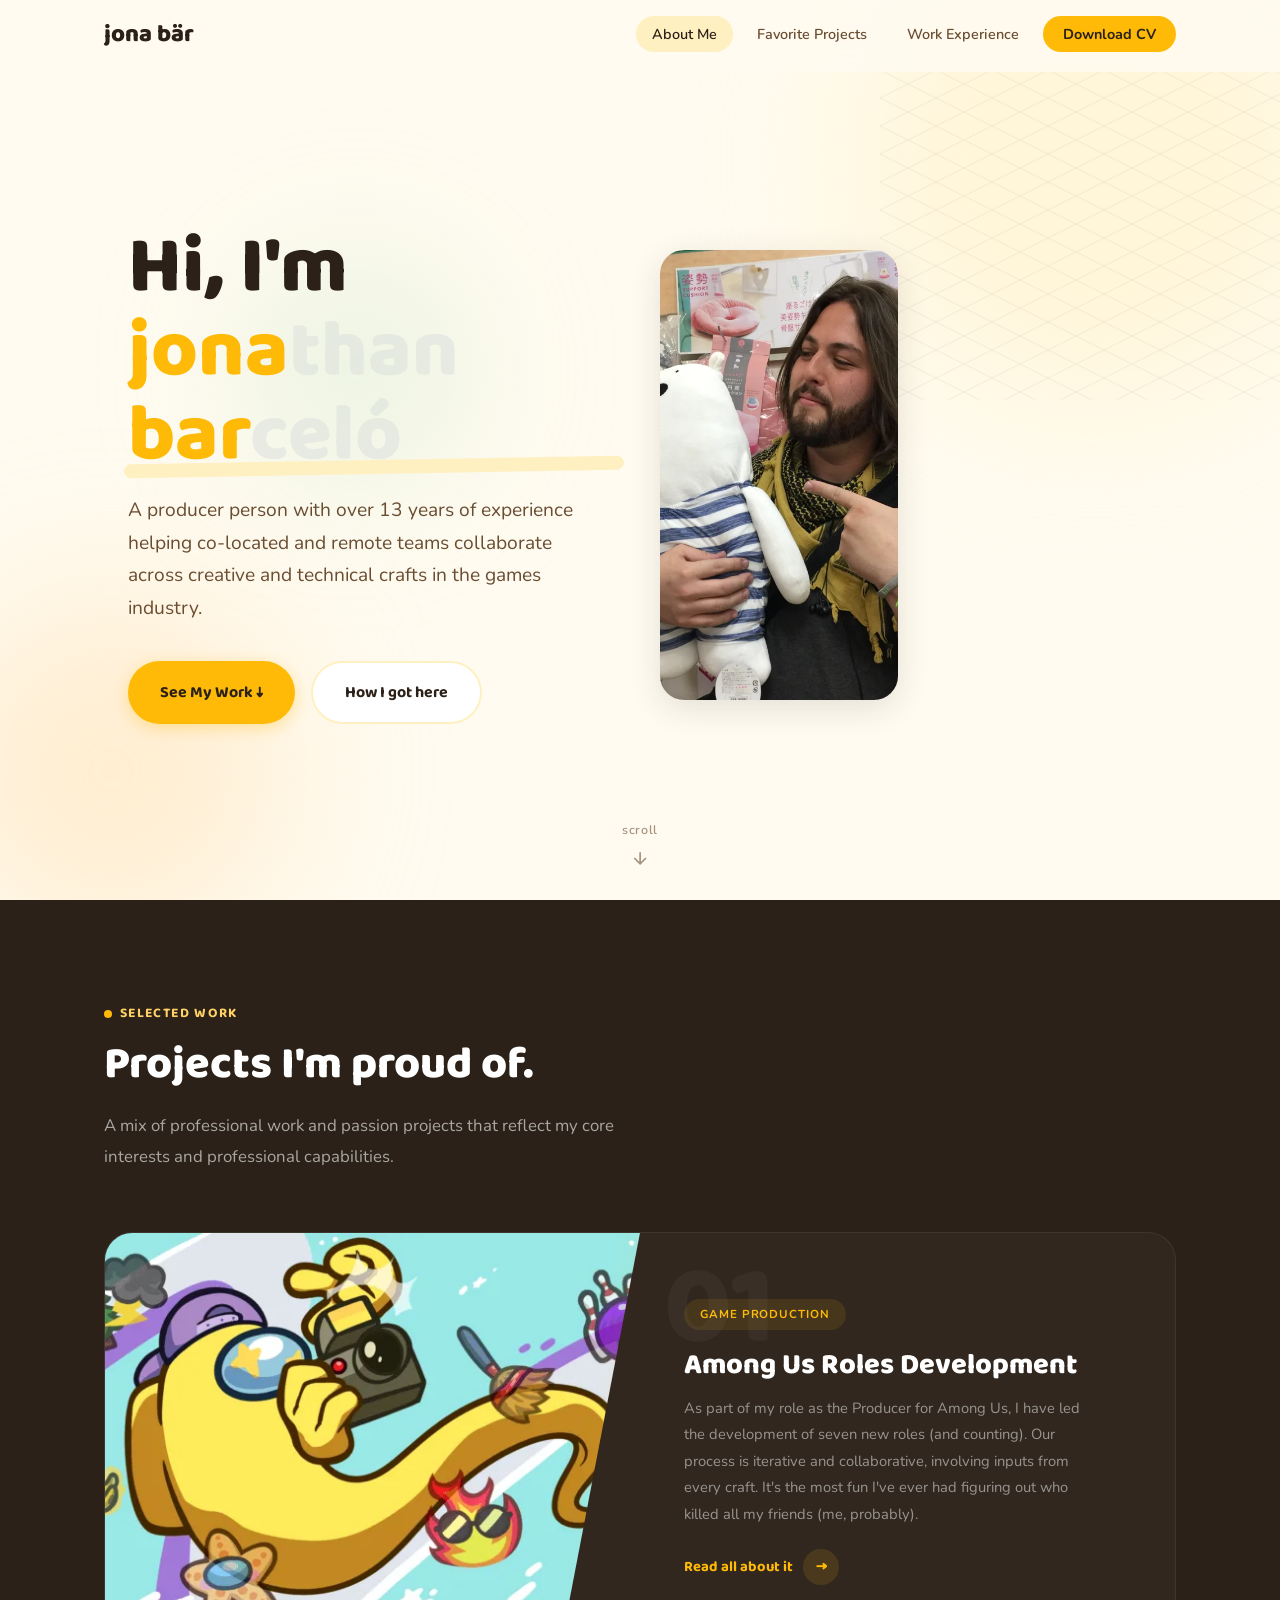
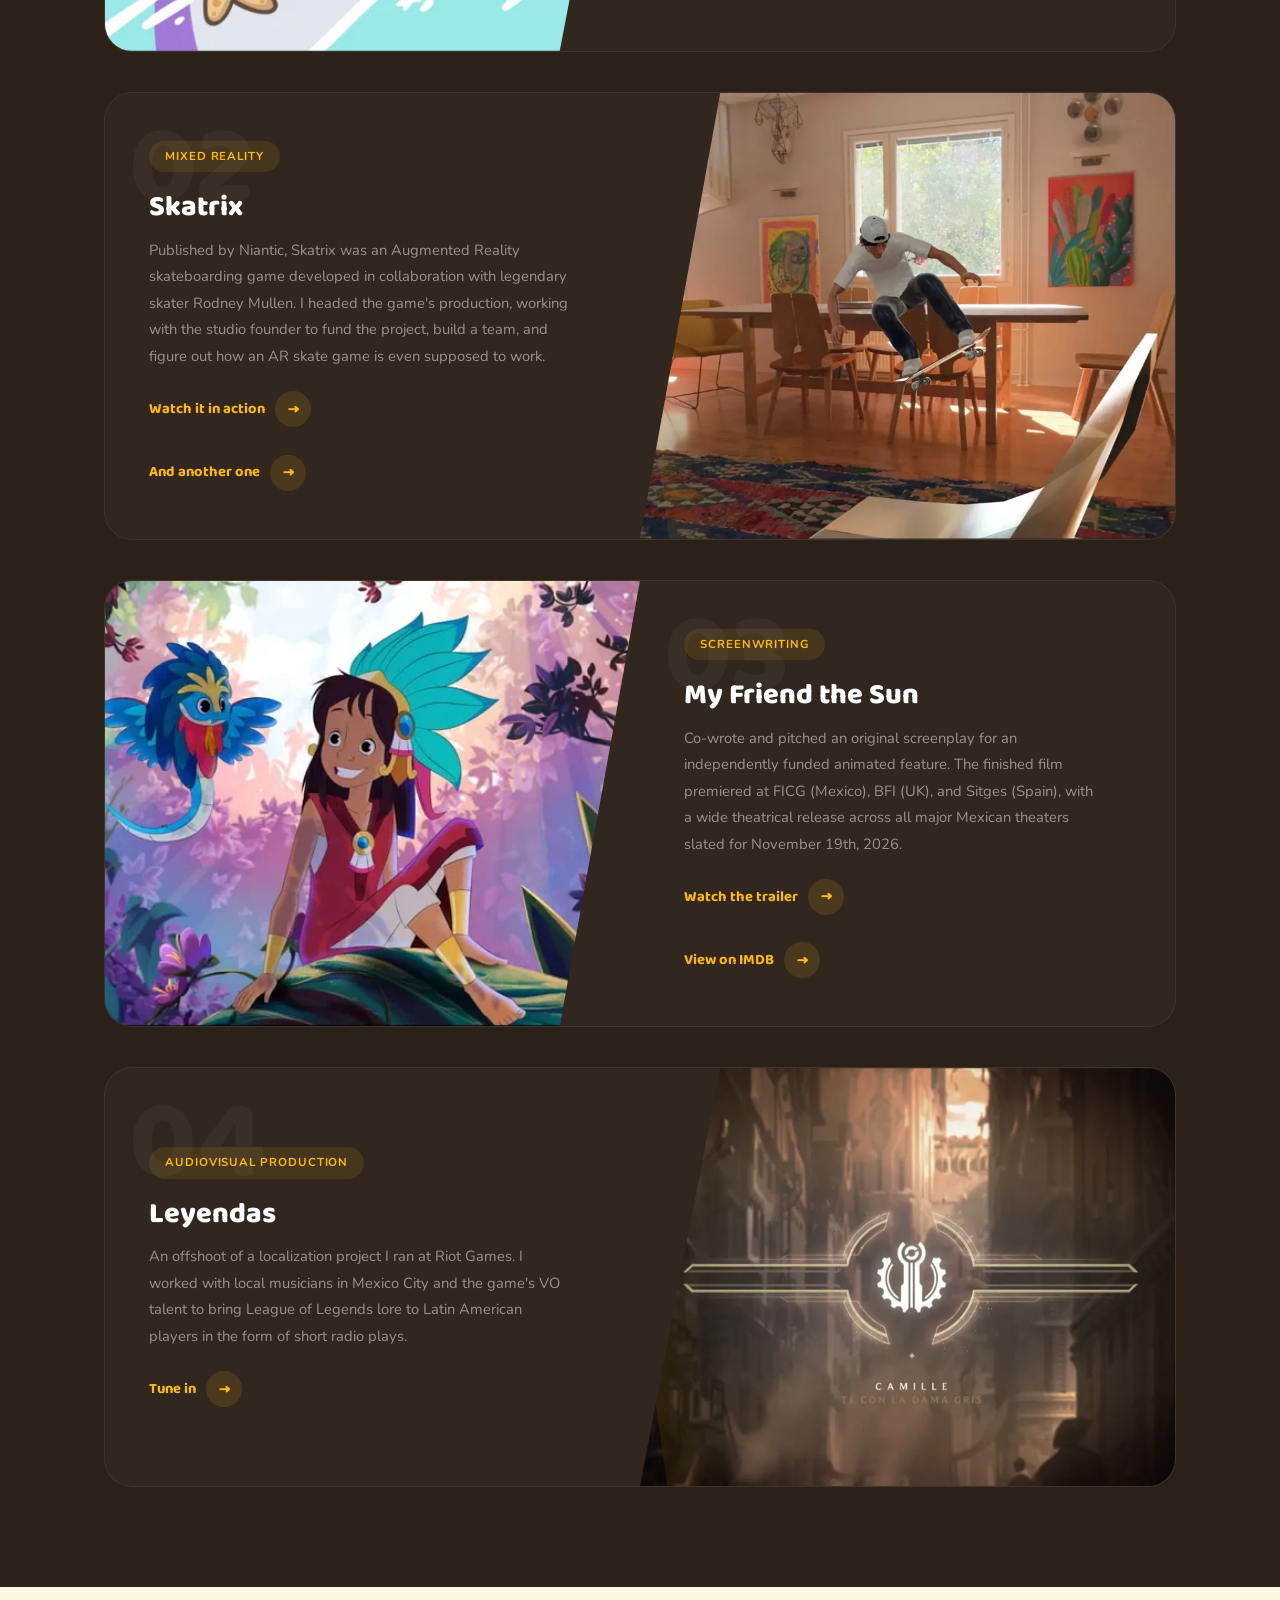
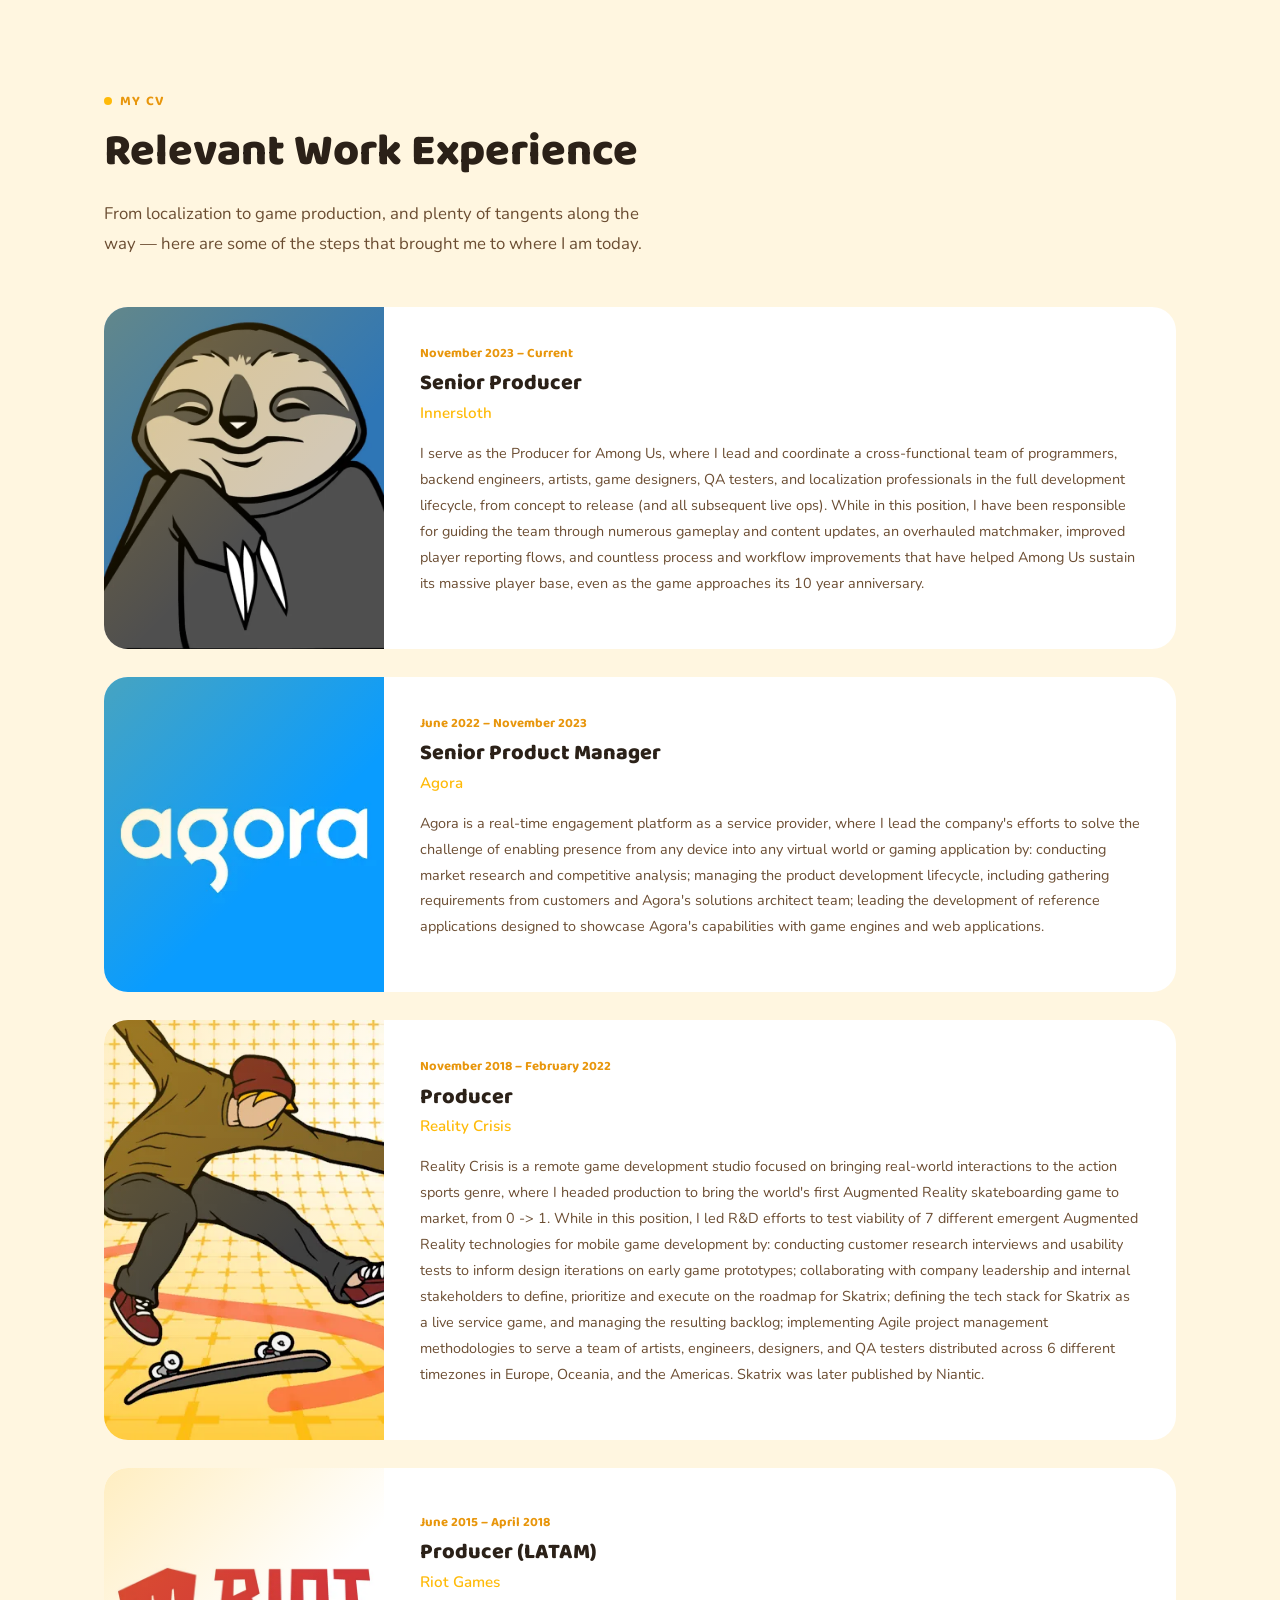
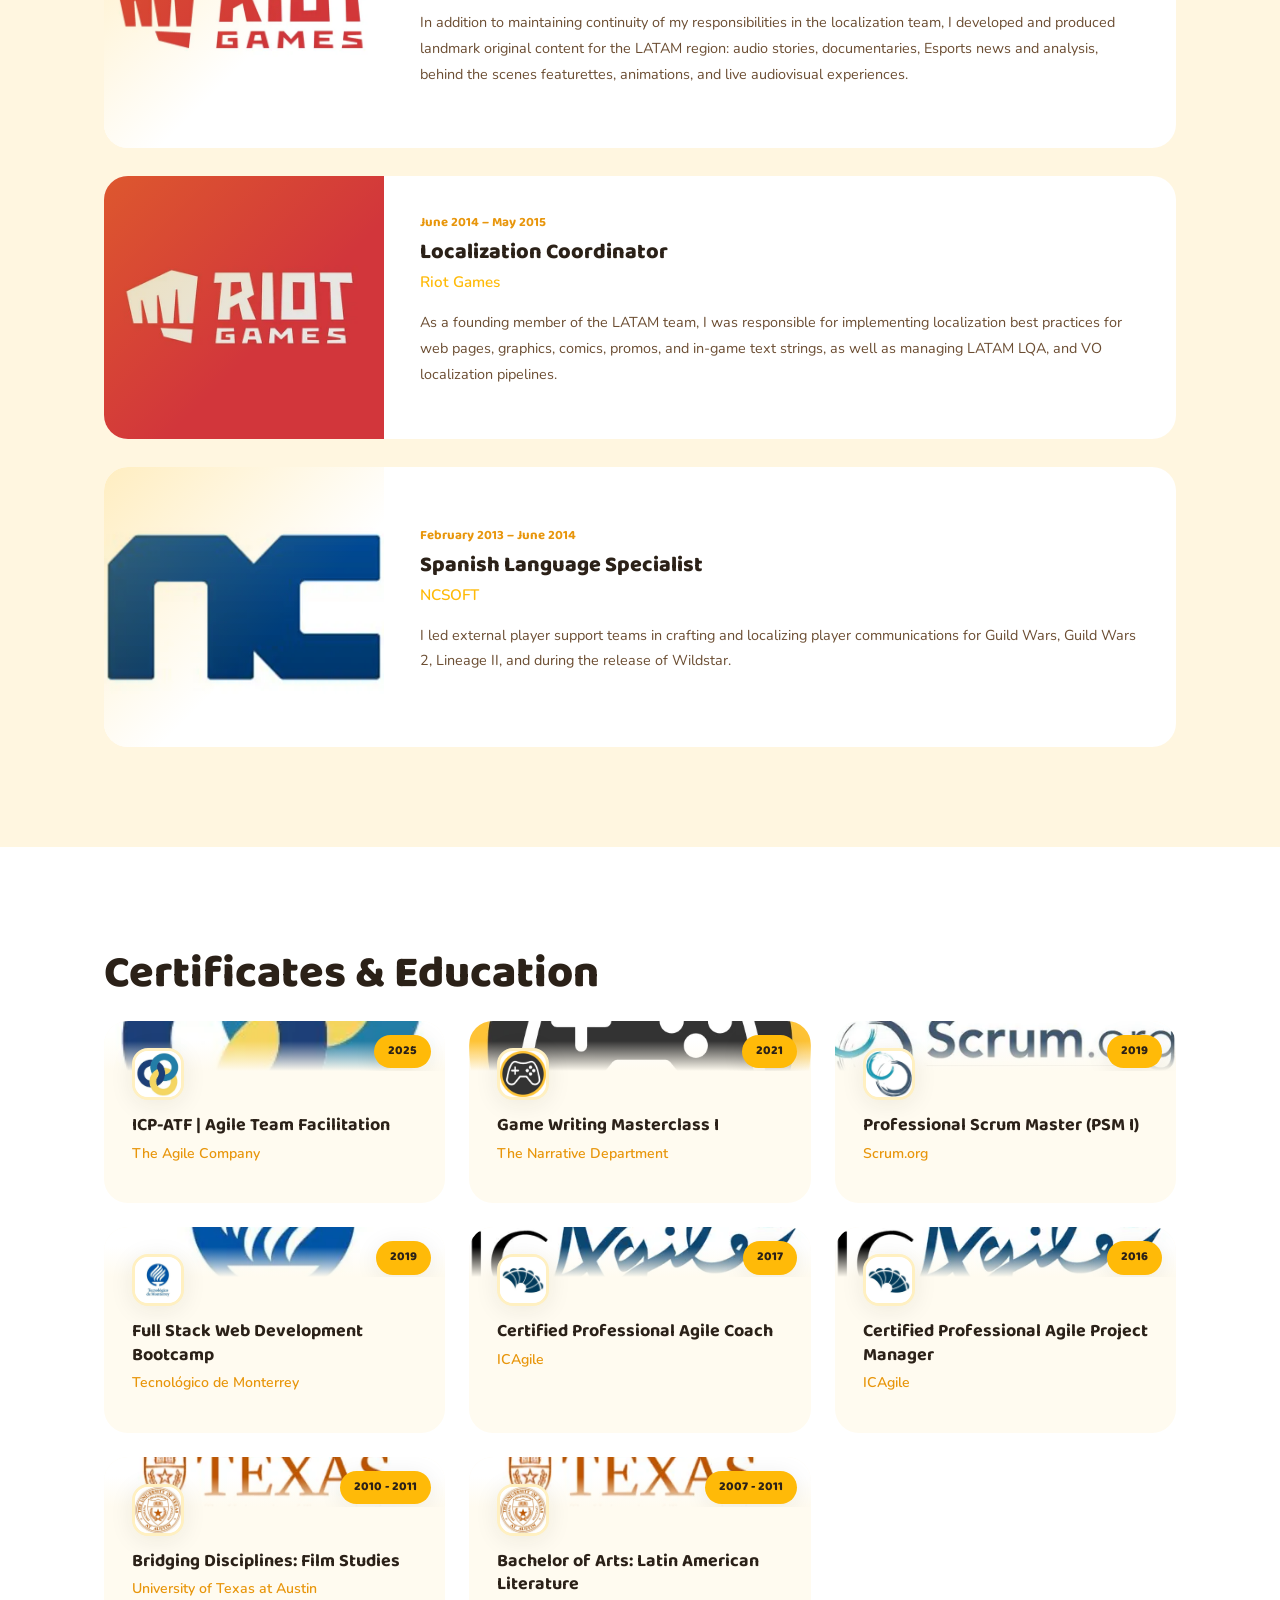
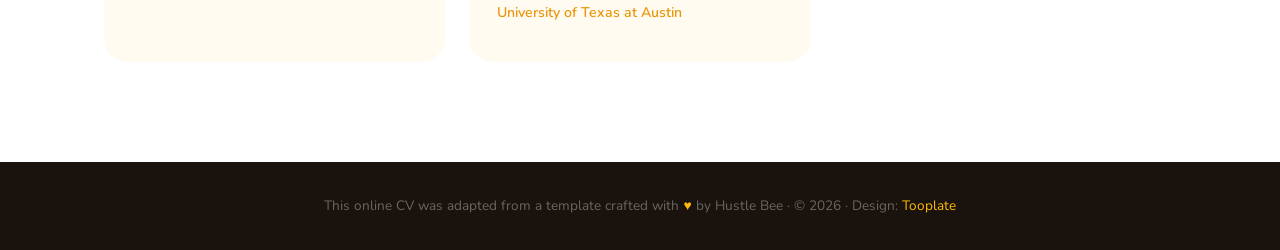
==== commit 2c8a7fa7: "Update index.html project order was wrong" ====
--- a/index.html
+++ b/index.html
@@ -87,7 +87,7 @@
             <img src="images/skatrix.webp" alt="Skatrix" loading="lazy">
           </div>
           <div class="project-info">
-            <span class="project-number">03</span>
+            <span class="project-number">02</span>
             <span class="project-tag">Mixed Reality</span>
             <h3 class="project-title">Skatrix</h3>
             <p class="project-desc">Published by Niantic, Skatrix was an Augmented Reality skateboarding game developed in collaboration with legendary skater Rodney Mullen. I headed the game's production, working with the studio founder to fund the project, build a team, and figure out how an AR skate game is even supposed to work.</p>
@@ -102,7 +102,7 @@
             <img src="images/my-friend-the-sun-poster.webp" alt="My Friend the Sun" loading="lazy">
           </div>
           <div class="project-info">
-            <span class="project-number">02</span>
+            <span class="project-number">03</span>
             <span class="project-tag">Screenwriting</span>
             <h3 class="project-title">My Friend the Sun</h3>
             <p class="project-desc">Co-wrote and pitched an original screenplay for an independently funded animated feature. The finished film premiered at <a href="https://ficg.mx/en/ficg41-revela-los-filmes-seleccionados-en-la-seccion-largometraje-internacional-de-animacion/" target="_blank">FICG (Mexico)</a>, <a href="https://whatson.bfi.org.uk/lff/Online/default.asp?BOparam%3A%3AWScontent%3A%3AloadArticle%3A%3Apermalink=animation" target="_blank">BFI (UK)</a>, and <a href="https://sitgesfilmfestival.com/en/noticies/illusions-take-over-cinema-through-animat-and-sitges-family" target="_blank">Sitges (Spain)</a>, with a wide theatrical release across all major Mexican theaters slated for November 19th, 2026.</p>
